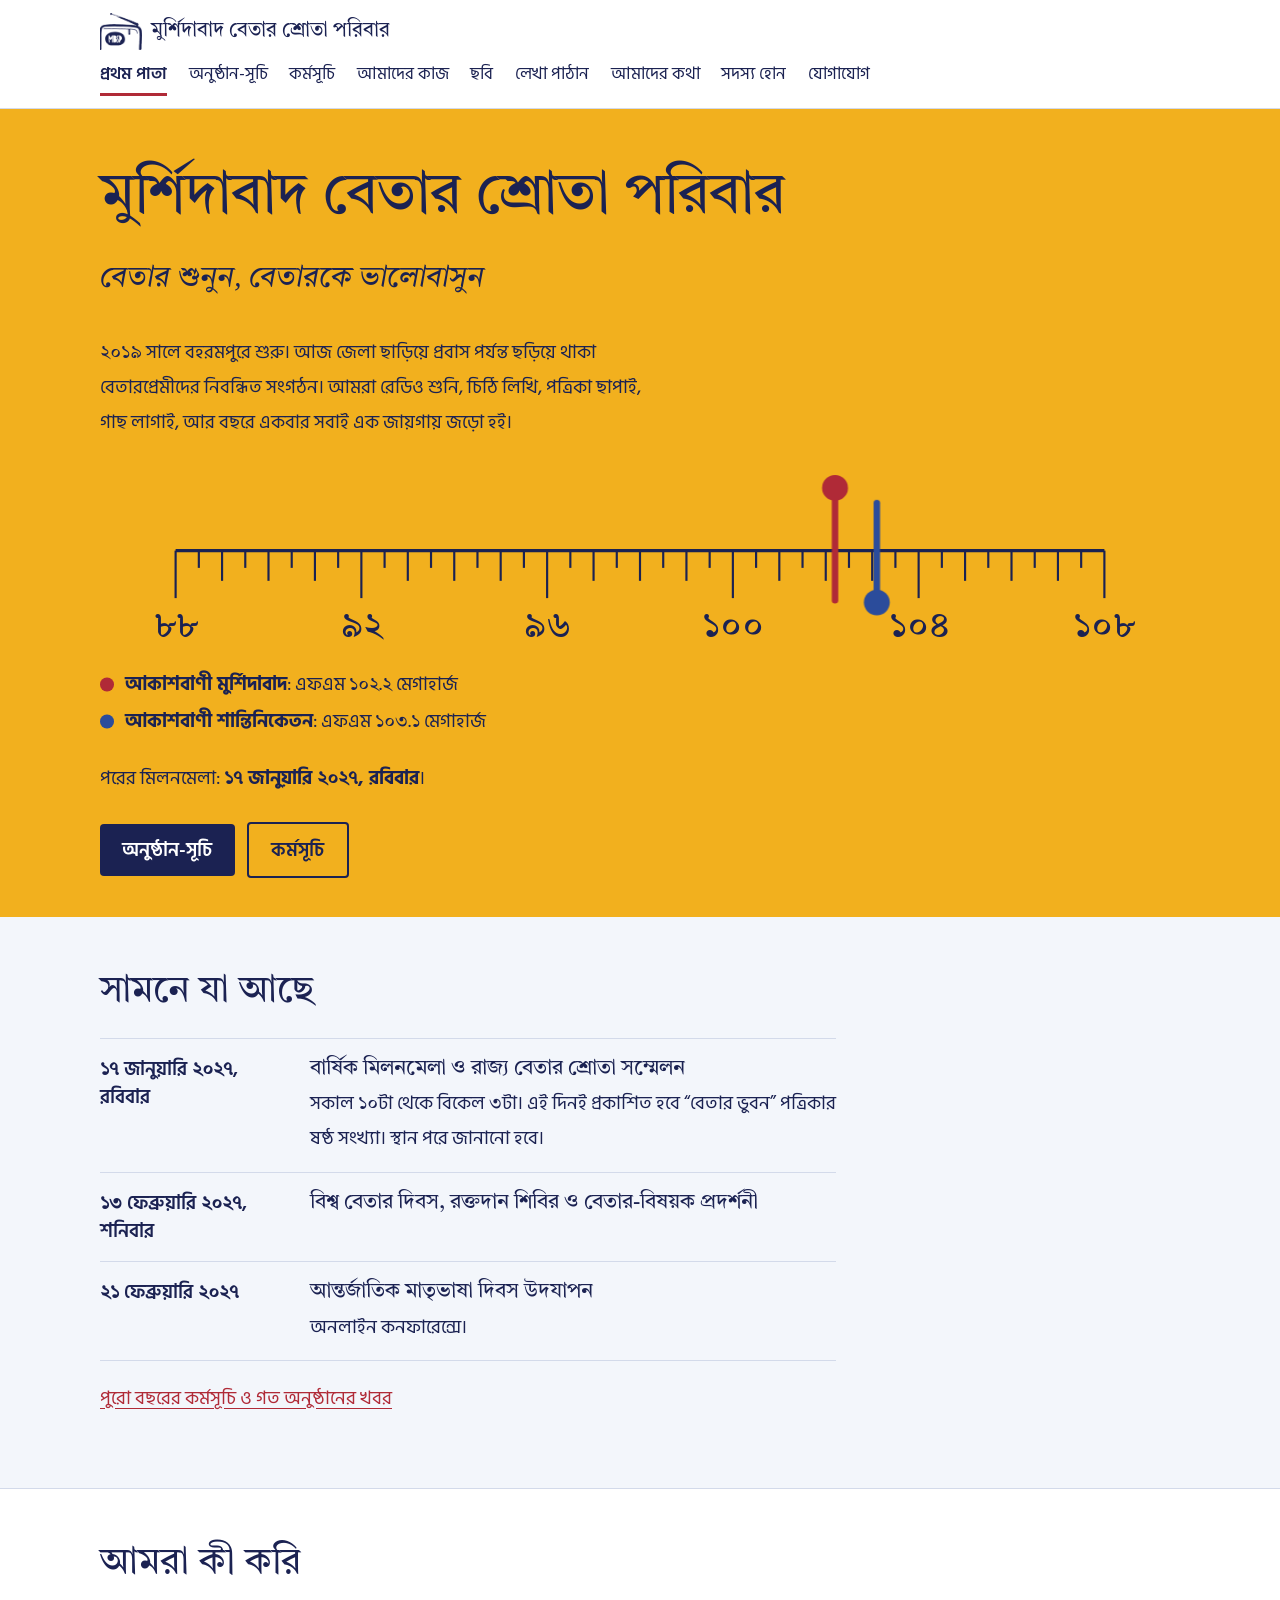
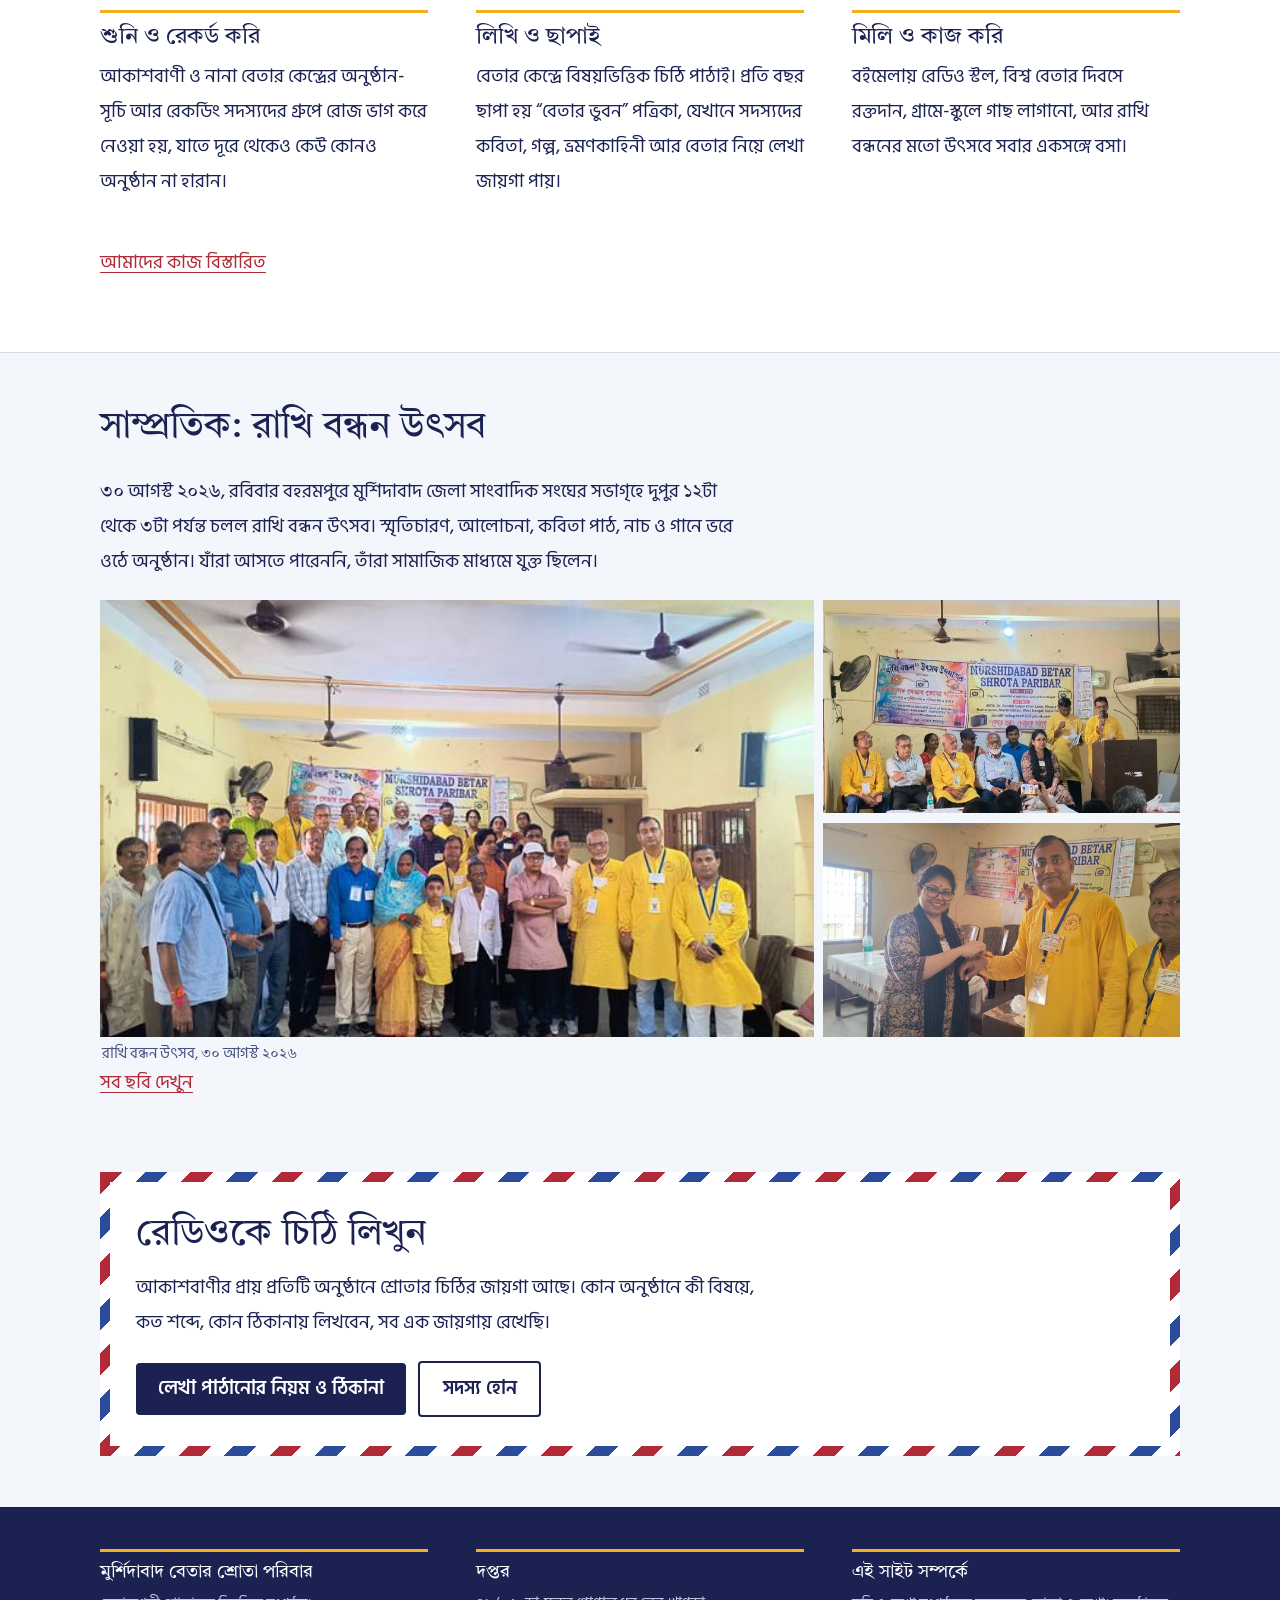
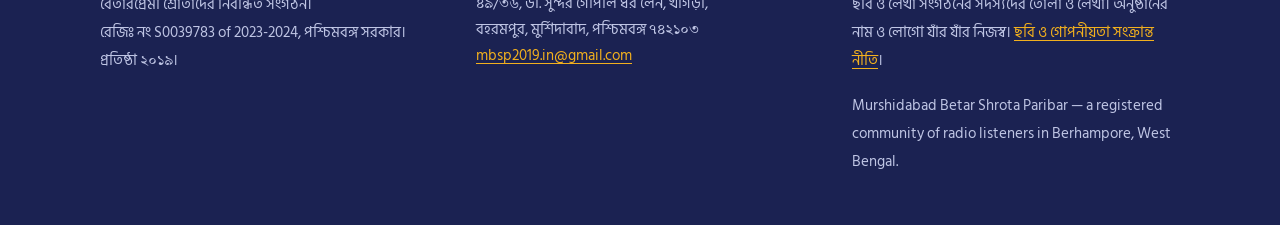
==== index.html @ c6bde551 "Home dial: add Akashvani Shantiniketan (103.1 MHz) needle and legend Co-Authored-By: Claude Sonnet 5" ====
<!doctype html>
<html lang="bn">
<head>
<meta charset="utf-8">
<meta name="viewport" content="width=device-width, initial-scale=1">
<title>মুর্শিদাবাদ বেতার শ্রোতা পরিবার</title>
<meta name="description" content="মুর্শিদাবাদের বেতারপ্রেমী শ্রোতাদের নিবন্ধিত সংগঠন: অনুষ্ঠান-সূচি, কর্মসূচি, ছবি ও রেডিওকে চিঠি লেখার নিয়ম।">
<meta name="theme-color" content="#F2B01E">
<link rel="icon" type="image/png" href="assets/img/logo.png">
<link rel="stylesheet" href="assets/style.css?v=10">
</head>
<body>
<a class="skip" href="#main">মূল অংশে যান</a>
<header class="site-head">
  <div class="wrap">
    <a class="brand" href="index.html"><img src="assets/img/logo.png" alt="" width="52" height="45">মুর্শিদাবাদ বেতার শ্রোতা পরিবার</a>
    <input type="checkbox" id="navtoggle" class="navtoggle" aria-label="মেনু খুলুন বা বন্ধ করুন">
    <label for="navtoggle" class="menubtn">মেনু</label>
    <nav class="nav" aria-label="প্রধান মেনু"><a href="index.html" aria-current="page">প্রথম পাতা</a><a href="programmes.html">অনুষ্ঠান-সূচি</a><a href="events.html">কর্মসূচি</a><a href="work.html">আমাদের কাজ</a><a href="gallery.html">ছবি</a><a href="write.html">লেখা পাঠান</a><a href="about.html">আমাদের কথা</a><a href="join.html">সদস্য হোন</a><a href="contact.html">যোগাযোগ</a></nav>
  </div>
</header>
<main id="main">

<section class="hero">
  <div class="wrap">
    <h1>মুর্শিদাবাদ বেতার শ্রোতা পরিবার</h1>
    <p class="tag">বেতার শুনুন, বেতারকে ভালোবাসুন</p>
    <p class="lead">২০১৯ সালে বহরমপুরে শুরু। আজ জেলা ছাড়িয়ে প্রবাস পর্যন্ত ছড়িয়ে থাকা বেতারপ্রেমীদের নিবন্ধিত সংগঠন। আমরা রেডিও শুনি, চিঠি লিখি, পত্রিকা ছাপাই, গাছ লাগাই, আর বছরে একবার সবাই এক জায়গায় জড়ো হই।</p>
    <svg class="dial" viewBox="0 0 1000 170" role="img" aria-label="এফএম ডায়াল: ১০২.২ মেগাহার্জে আকাশবাণী মুর্শিদাবাদ এবং ১০৩.১ মেগাহার্জে আকাশবাণী শান্তিনিকেতন">
  <line class="base" x1="70" y1="70" x2="930" y2="70"/>
  <line class="tick" x1="70.0" y1="70" x2="70.0" y2="114"/><text x="70.0" y="150">৮৮</text><line class="tick" x1="91.5" y1="70" x2="91.5" y2="86"/><line class="tick" x1="113.0" y1="70" x2="113.0" y2="98"/><line class="tick" x1="134.5" y1="70" x2="134.5" y2="86"/><line class="tick" x1="156.0" y1="70" x2="156.0" y2="98"/><line class="tick" x1="177.5" y1="70" x2="177.5" y2="86"/><line class="tick" x1="199.0" y1="70" x2="199.0" y2="98"/><line class="tick" x1="220.5" y1="70" x2="220.5" y2="86"/><line class="tick" x1="242.0" y1="70" x2="242.0" y2="114"/><text x="242.0" y="150">৯২</text><line class="tick" x1="263.5" y1="70" x2="263.5" y2="86"/><line class="tick" x1="285.0" y1="70" x2="285.0" y2="98"/><line class="tick" x1="306.5" y1="70" x2="306.5" y2="86"/><line class="tick" x1="328.0" y1="70" x2="328.0" y2="98"/><line class="tick" x1="349.5" y1="70" x2="349.5" y2="86"/><line class="tick" x1="371.0" y1="70" x2="371.0" y2="98"/><line class="tick" x1="392.5" y1="70" x2="392.5" y2="86"/><line class="tick" x1="414.0" y1="70" x2="414.0" y2="114"/><text x="414.0" y="150">৯৬</text><line class="tick" x1="435.5" y1="70" x2="435.5" y2="86"/><line class="tick" x1="457.0" y1="70" x2="457.0" y2="98"/><line class="tick" x1="478.5" y1="70" x2="478.5" y2="86"/><line class="tick" x1="500.0" y1="70" x2="500.0" y2="98"/><line class="tick" x1="521.5" y1="70" x2="521.5" y2="86"/><line class="tick" x1="543.0" y1="70" x2="543.0" y2="98"/><line class="tick" x1="564.5" y1="70" x2="564.5" y2="86"/><line class="tick" x1="586.0" y1="70" x2="586.0" y2="114"/><text x="586.0" y="150">১০০</text><line class="tick" x1="607.5" y1="70" x2="607.5" y2="86"/><line class="tick" x1="629.0" y1="70" x2="629.0" y2="98"/><line class="tick" x1="650.5" y1="70" x2="650.5" y2="86"/><line class="tick" x1="672.0" y1="70" x2="672.0" y2="98"/><line class="tick" x1="693.5" y1="70" x2="693.5" y2="86"/><line class="tick" x1="715.0" y1="70" x2="715.0" y2="98"/><line class="tick" x1="736.5" y1="70" x2="736.5" y2="86"/><line class="tick" x1="758.0" y1="70" x2="758.0" y2="114"/><text x="758.0" y="150">১০৪</text><line class="tick" x1="779.5" y1="70" x2="779.5" y2="86"/><line class="tick" x1="801.0" y1="70" x2="801.0" y2="98"/><line class="tick" x1="822.5" y1="70" x2="822.5" y2="86"/><line class="tick" x1="844.0" y1="70" x2="844.0" y2="98"/><line class="tick" x1="865.5" y1="70" x2="865.5" y2="86"/><line class="tick" x1="887.0" y1="70" x2="887.0" y2="98"/><line class="tick" x1="908.5" y1="70" x2="908.5" y2="86"/><line class="tick" x1="930.0" y1="70" x2="930.0" y2="114"/><text x="930.0" y="150">১০৮</text>
  <g class="needle">
    <line x1="680.6" y1="6" x2="680.6" y2="116" stroke="#B02A37" stroke-width="6" stroke-linecap="round"/>
    <circle cx="680.6" cy="12" r="12" fill="#B02A37"/>
  </g>
  <g class="needle needle2">
    <line x1="719.3" y1="26" x2="719.3" y2="120" stroke="#2B4C9B" stroke-width="6" stroke-linecap="round"/>
    <circle cx="719.3" cy="118" r="12" fill="#2B4C9B"/>
  </g>
</svg>
    <ul class="dial-key">
      <li><i></i><span><strong>আকাশবাণী মুর্শিদাবাদ</strong>: এফএম ১০২.২ মেগাহার্জ</span></li>
      <li><i></i><span><strong>আকাশবাণী শান্তিনিকেতন</strong>: এফএম ১০৩.১ মেগাহার্জ</span></li>
    </ul>
    <p style="margin:0 0 1.6rem">পরের মিলনমেলা: <strong>১৭ জানুয়ারি ২০২৭, রবিবার</strong>।</p>
    <a class="btn" href="programmes.html">অনুষ্ঠান-সূচি</a> &nbsp; <a class="btn alt" href="events.html">কর্মসূচি</a>
  </div>
</section>

<section class="band">
  <div class="wrap">
    <h2>সামনে যা আছে</h2>
    <ol class="timeline">
      <li><time>১৭ জানুয়ারি ২০২৭, রবিবার</time>
        <div><h3>বার্ষিক মিলনমেলা ও রাজ্য বেতার শ্রোতা সম্মেলন</h3>
        <p>সকাল ১০টা থেকে বিকেল ৩টা। এই দিনই প্রকাশিত হবে “বেতার ভুবন” পত্রিকার ষষ্ঠ সংখ্যা। স্থান পরে জানানো হবে।</p></div></li>
      <li><time>১৩ ফেব্রুয়ারি ২০২৭, শনিবার</time>
        <div><h3>বিশ্ব বেতার দিবস, রক্তদান শিবির ও বেতার-বিষয়ক প্রদর্শনী</h3></div></li>
      <li><time>২১ ফেব্রুয়ারি ২০২৭</time>
        <div><h3>আন্তর্জাতিক মাতৃভাষা দিবস উদযাপন</h3><p>অনলাইন কনফারেন্সে।</p></div></li>
    </ol>
    <p style="margin-top:1.2rem"><a href="events.html">পুরো বছরের কর্মসূচি ও গত অনুষ্ঠানের খবর</a></p>
  </div>
</section>

<section class="band white">
  <div class="wrap">
    <h2>আমরা কী করি</h2>
    <div class="cols">
      <div><h3>শুনি ও রেকর্ড করি</h3>
        <p>আকাশবাণী ও নানা বেতার কেন্দ্রের অনুষ্ঠান-সূচি আর রেকর্ডিং সদস্যদের গ্রুপে রোজ ভাগ করে নেওয়া হয়, যাতে দূরে থেকেও কেউ কোনও অনুষ্ঠান না হারান।</p></div>
      <div><h3>লিখি ও ছাপাই</h3>
        <p>বেতার কেন্দ্রে বিষয়ভিত্তিক চিঠি পাঠাই। প্রতি বছর ছাপা হয় “বেতার ভুবন” পত্রিকা, যেখানে সদস্যদের কবিতা, গল্প, ভ্রমণকাহিনী আর বেতার নিয়ে লেখা জায়গা পায়।</p></div>
      <div><h3>মিলি ও কাজ করি</h3>
        <p>বইমেলায় রেডিও স্টল, বিশ্ব বেতার দিবসে রক্তদান, গ্রামে-স্কুলে গাছ লাগানো, আর রাখি বন্ধনের মতো উৎসবে সবার একসঙ্গে বসা।</p></div>
    </div>
    <p style="margin-top:1.6rem"><a href="work.html">আমাদের কাজ বিস্তারিত</a></p>
  </div>
</section>

<section class="band">
  <div class="wrap">
    <h2>সাম্প্রতিক: রাখি বন্ধন উৎসব</h2>
    <div class="prose">
      <p>৩০ আগস্ট ২০২৬, রবিবার বহরমপুরে মুর্শিদাবাদ জেলা সাংবাদিক সংঘের সভাগৃহে দুপুর ১২টা থেকে ৩টা পর্যন্ত চলল রাখি বন্ধন উৎসব। স্মৃতিচারণ, আলোচনা, কবিতা পাঠ, নাচ ও গানে ভরে ওঠে অনুষ্ঠান। যাঁরা আসতে পারেননি, তাঁরা সামাজিক মাধ্যমে যুক্ত ছিলেন।</p>
    </div>
    <div class="collage">
  <figure><a href="#lb1" aria-label="রাখি বন্ধন উৎসবে সদস্যদের দলগত ছবি — বড় করে দেখুন"><img src="assets/img/rakhi-01-s.jpg" alt="রাখি বন্ধন উৎসবে সদস্যদের দলগত ছবি" loading="lazy" width="640" height="427"></a><figcaption>রাখি বন্ধন উৎসব, ৩০ আগস্ট ২০২৬</figcaption><div class="lb" id="lb1" role="dialog" aria-label="রাখি বন্ধন উৎসবে সদস্যদের দলগত ছবি"><a class="lb-bg" href="#!" aria-label="বন্ধ করুন"></a><img src="assets/img/rakhi-01.jpg" alt="রাখি বন্ধন উৎসবে সদস্যদের দলগত ছবি" loading="lazy"><a class="lb-x" href="#!">✕ বন্ধ করুন</a></div></figure>
  <figure><a href="#lb2" aria-label="মঞ্চে অতিথি ও বক্তারা — বড় করে দেখুন"><img src="assets/img/rakhi-03-s.jpg" alt="মঞ্চে অতিথি ও বক্তারা" loading="lazy" width="640" height="427"></a><div class="lb" id="lb2" role="dialog" aria-label="মঞ্চে অতিথি ও বক্তারা"><a class="lb-bg" href="#!" aria-label="বন্ধ করুন"></a><img src="assets/img/rakhi-03.jpg" alt="মঞ্চে অতিথি ও বক্তারা" loading="lazy"><a class="lb-x" href="#!">✕ বন্ধ করুন</a></div></figure>
  <figure><a href="#lb3" aria-label="রাখি পরানো ও সংবর্ধনার মুহূর্ত — বড় করে দেখুন"><img src="assets/img/rakhi-05-s.jpg" alt="রাখি পরানো ও সংবর্ধনার মুহূর্ত" loading="lazy" width="640" height="427"></a><div class="lb" id="lb3" role="dialog" aria-label="রাখি পরানো ও সংবর্ধনার মুহূর্ত"><a class="lb-bg" href="#!" aria-label="বন্ধ করুন"></a><img src="assets/img/rakhi-05.jpg" alt="রাখি পরানো ও সংবর্ধনার মুহূর্ত" loading="lazy"><a class="lb-x" href="#!">✕ বন্ধ করুন</a></div></figure>
</div>
    <p style="margin-top:1.8rem"><a href="gallery.html">সব ছবি দেখুন</a></p>
  </div>
</section>

<section class="band" style="padding-top:0">
  <div class="wrap">
    <div class="airmail">
      <h2>রেডিওকে চিঠি লিখুন</h2>
      <p class="prose">আকাশবাণীর প্রায় প্রতিটি অনুষ্ঠানে শ্রোতার চিঠির জায়গা আছে। কোন অনুষ্ঠানে কী বিষয়ে, কত শব্দে, কোন ঠিকানায় লিখবেন, সব এক জায়গায় রেখেছি।</p>
      <p><a class="btn" href="write.html">লেখা পাঠানোর নিয়ম ও ঠিকানা</a> &nbsp; <a class="btn alt" href="join.html">সদস্য হোন</a></p>
    </div>
  </div>
</section>

</main>
<footer class="site-foot">
  <div class="wrap">
    <div class="cols">
      <div>
        <h3>মুর্শিদাবাদ বেতার শ্রোতা পরিবার</h3>
        <p class="small">বেতারপ্রেমী শ্রোতাদের নিবন্ধিত সংগঠন।<br>রেজিঃ নং S0039783 of 2023-2024, পশ্চিমবঙ্গ সরকার।<br>প্রতিষ্ঠা ২০১৯।</p>
      </div>
      <div>
        <h3>দপ্তর</h3>
        <address class="small">৪৯/৩৬, ডা. সুন্দর গোপাল ধর লেন, খাগড়া,<br>বহরমপুর, মুর্শিদাবাদ, পশ্চিমবঙ্গ ৭৪২১০৩</address>
        <p class="small"><a href="mailto:mbsp2019.in@gmail.com">mbsp2019.in@gmail.com</a></p>
      </div>
      <div>
        <h3>এই সাইট সম্পর্কে</h3>
        <p class="small">ছবি ও লেখা সংগঠনের সদস্যদের তোলা ও লেখা। অনুষ্ঠানের নাম ও লোগো যাঁর যাঁর নিজস্ব। <a href="privacy.html">ছবি ও গোপনীয়তা সংক্রান্ত নীতি</a>।</p>
        <p class="small" lang="en">Murshidabad Betar Shrota Paribar — a registered community of radio listeners in Berhampore, West Bengal.</p>
      </div>
    </div>
  </div>
</footer>
</body>
</html>
---- assets/style.css ----
/* মুর্শিদাবাদ বেতার শ্রোতা পরিবার — site styles
   Palette comes from the group's own world: the mustard kurta members wear at events,
   the indigo ink of its posters, post-box red, and airmail-letter blue. */

@font-face{font-family:"Hind Siliguri";font-weight:400;font-style:normal;font-display:swap;
  src:url(fonts/hind-siliguri-bengali-400-normal.woff2) format("woff2");
  unicode-range:U+0964-0965,U+0980-09FF,U+200C-200D,U+20B9,U+25CC}
@font-face{font-family:"Hind Siliguri";font-weight:400;font-style:normal;font-display:swap;
  src:url(fonts/hind-siliguri-latin-400-normal.woff2) format("woff2");
  unicode-range:U+0000-00FF,U+0131,U+0152-0153,U+02BB-02BC,U+02C6,U+02DA,U+02DC,U+2000-206F,U+2074,U+20AC,U+2122,U+2191,U+2193,U+2212,U+2215,U+FEFF,U+FFFD}
@font-face{font-family:"Hind Siliguri";font-weight:600;font-style:normal;font-display:swap;
  src:url(fonts/hind-siliguri-bengali-600-normal.woff2) format("woff2");
  unicode-range:U+0964-0965,U+0980-09FF,U+200C-200D,U+20B9,U+25CC}
@font-face{font-family:"Hind Siliguri";font-weight:600;font-style:normal;font-display:swap;
  src:url(fonts/hind-siliguri-latin-600-normal.woff2) format("woff2");
  unicode-range:U+0000-00FF,U+0131,U+0152-0153,U+02BB-02BC,U+02C6,U+02DA,U+02DC,U+2000-206F,U+2074,U+20AC,U+2122,U+2191,U+2193,U+2212,U+2215,U+FEFF,U+FFFD}
@font-face{font-family:"Hind Siliguri";font-weight:700;font-style:normal;font-display:swap;
  src:url(fonts/hind-siliguri-bengali-700-normal.woff2) format("woff2");
  unicode-range:U+0964-0965,U+0980-09FF,U+200C-200D,U+20B9,U+25CC}
@font-face{font-family:"Hind Siliguri";font-weight:700;font-style:normal;font-display:swap;
  src:url(fonts/hind-siliguri-latin-700-normal.woff2) format("woff2");
  unicode-range:U+0000-00FF,U+0131,U+0152-0153,U+02BB-02BC,U+02C6,U+02DA,U+02DC,U+2000-206F,U+2074,U+20AC,U+2122,U+2191,U+2193,U+2212,U+2215,U+FEFF,U+FFFD}
@font-face{font-family:"Bn Digits";font-weight:400;font-style:normal;font-display:swap;
  src:url(fonts/tiro-bangla-bengali-400-normal.woff2) format("woff2");
  unicode-range:U+09E6-09EF}
@font-face{font-family:"Tiro Bangla";font-weight:400;font-style:normal;font-display:swap;
  src:url(fonts/tiro-bangla-bengali-400-normal.woff2) format("woff2");
  unicode-range:U+0964-0965,U+0980-09FF,U+200C-200D,U+20B9,U+25CC}
@font-face{font-family:"Tiro Bangla";font-weight:400;font-style:normal;font-display:swap;
  src:url(fonts/tiro-bangla-latin-400-normal.woff2) format("woff2");
  unicode-range:U+0000-00FF,U+0131,U+0152-0153,U+02BB-02BC,U+02C6,U+02DA,U+02DC,U+2000-206F,U+2074,U+20AC,U+2122,U+2191,U+2193,U+2212,U+2215,U+FEFF,U+FFFD}
@font-face{font-family:"Tiro Bangla";font-weight:400;font-style:italic;font-display:swap;
  src:url(fonts/tiro-bangla-bengali-400-italic.woff2) format("woff2");
  unicode-range:U+0964-0965,U+0980-09FF,U+200C-200D,U+20B9,U+25CC}

:root{
  --kurta:#F2B01E;      /* mustard-yellow kurta */
  --kurta-soft:#FBE7AE;
  --ink:#1B2252;        /* poster indigo */
  --ink-soft:#4A5280;
  --post:#B02A37;       /* post-box red */
  --air:#2B4C9B;        /* airmail blue */
  --paper:#F3F6FB;
  --sheet:#FFFFFF;
  --line:#D3DAEA;
  --display:"Bn Digits","Tiro Bangla","Noto Serif Bengali","Kohinoor Bangla","Nirmala UI",serif;
  --body:"Bn Digits","Hind Siliguri","Noto Sans Bengali","Kohinoor Bangla","Nirmala UI",system-ui,sans-serif;
}
*{box-sizing:border-box}
html{font-size:100%;-webkit-text-size-adjust:100%}
body{margin:0;background:var(--paper);color:var(--ink);font-family:var(--body);font-size:1.18rem;line-height:1.85}
img{max-width:100%;height:auto;display:block}
a{color:var(--post);text-underline-offset:.2em}
a:hover{color:var(--ink)}
:focus-visible{outline:3px solid var(--post);outline-offset:3px;border-radius:2px}
.skip{position:absolute;left:-999px;top:0;background:var(--ink);color:#fff;padding:.6rem 1rem;z-index:20}
.skip:focus{left:0}
.wrap{max-width:70rem;margin:0 auto;padding:0 1.25rem}
.prose{max-width:40rem}
h1,h2,h3{font-family:var(--display);font-weight:400;line-height:1.3;margin:0 0 .6em}
h1{font-size:clamp(2.2rem,6vw,3.6rem)}
h2{font-size:clamp(1.7rem,4vw,2.3rem);margin-top:0}
h3{font-size:1.45rem;margin-bottom:.3em}
p{margin:0 0 1.1em}
.muted{color:var(--ink-soft)}
.small{font-size:.95rem}

/* ---------- header ---------- */
.site-head{background:var(--sheet);border-bottom:1px solid var(--line)}
.site-head .wrap{display:flex;flex-wrap:wrap;align-items:center;justify-content:space-between;gap:.25rem 1.5rem;padding-top:.8rem;padding-bottom:.8rem}
.brand{display:inline-flex;align-items:center;gap:.55rem;font-family:var(--display);font-size:1.25rem;color:var(--ink);text-decoration:none;line-height:1.3}
.brand img{height:2.3rem;width:auto;flex:none}
@media (max-width:46rem){.brand{display:flex;flex:1 1 0;min-width:0;font-size:1.3rem;line-height:1.25;gap:.65rem}.brand img{height:3.2rem}.menubtn{flex:none}.site-head .wrap{flex-wrap:wrap;gap:0 .8rem}}
.brand:hover{color:var(--post)}
.navtoggle{position:absolute;opacity:0;pointer-events:none}
.menubtn{display:none;cursor:pointer;border:2px solid var(--ink);border-radius:6px;padding:.15rem .9rem;font-weight:600}
.navtoggle:focus-visible + .menubtn{outline:3px solid var(--post);outline-offset:3px}
.nav{display:flex;flex-wrap:wrap;gap:.1rem 1.35rem}
.nav a{color:var(--ink);text-decoration:none;padding:.25rem 0;border-bottom:3px solid transparent;font-size:1.05rem}
.nav a:hover{border-bottom-color:var(--kurta)}
.nav a[aria-current="page"]{border-bottom-color:var(--post);font-weight:600}
@media (max-width:62rem){
  .menubtn{display:inline-block}
  .nav{display:none;width:100%;flex-direction:column;gap:0;padding:.5rem 0 .25rem}
  .nav a{padding:.55rem 0;border-bottom:1px solid var(--line)}
  .navtoggle:checked ~ .nav{display:flex}
}

/* ---------- hero with shortwave dial ---------- */
.hero{background:var(--kurta);color:var(--ink);padding:3.2rem 0 2.4rem}
.hero h1{margin-bottom:.25em;max-width:14em}
.hero .tag{font-family:var(--display);font-style:italic;font-size:clamp(1.3rem,3vw,1.8rem);margin:0 0 2rem}
.hero .lead{max-width:34rem;margin-bottom:2.2rem}
.dial{width:100%;height:auto;display:block;margin:0 0 .5rem}
.dial .tick{stroke:var(--ink);stroke-width:2}
.dial .base{stroke:var(--ink);stroke-width:3}
.dial text{fill:var(--ink);font-family:var(--body);font-size:34px;text-anchor:middle}
.needle{animation:sweep 2.2s cubic-bezier(.15,.8,.2,1) both}
.needle2{animation-delay:.35s}
@keyframes sweep{from{transform:translateX(-610px)}to{transform:translateX(0)}}
.dial-key{list-style:none;margin:.4rem 0 1.4rem;padding:0;display:grid;gap:.15rem}
.dial-key li{display:flex;gap:.7rem;align-items:baseline}
.dial-key i{flex:none;width:.85rem;height:.85rem;border-radius:50%;background:var(--post);transform:translateY(.1rem)}
.dial-key li:nth-child(2) i{background:var(--air)}
.btn{display:inline-block;background:var(--ink);color:#fff;text-decoration:none;padding:.55rem 1.4rem;border-radius:4px;font-weight:600}
.btn:hover{background:var(--post);color:#fff}
.btn.alt{background:transparent;color:var(--ink);border:2px solid var(--ink)}
.btn.alt:hover{background:var(--ink);color:#fff}
@media (prefers-reduced-motion:reduce){.needle{animation:none}}

/* ---------- sections ---------- */
.band{padding:3.2rem 0}
.band.white{background:var(--sheet);border-top:1px solid var(--line);border-bottom:1px solid var(--line)}
.page-head{padding:2.6rem 0 1.2rem}
.page-head p{max-width:38rem;font-size:1.25rem}
.cols{display:grid;gap:2.2rem 3rem;grid-template-columns:repeat(auto-fit,minmax(15.5rem,1fr))}
.cols h3{border-top:3px solid var(--kurta);padding-top:.6rem}

/* dated sequence (a real timeline, so dates lead) */
.timeline{list-style:none;margin:0;padding:0;max-width:46rem}
.timeline li{display:grid;grid-template-columns:11.5rem 1fr;gap:.2rem 1.6rem;padding:1rem 0;border-top:1px solid var(--line)}
.timeline li:last-child{border-bottom:1px solid var(--line)}
.timeline time{font-weight:600;line-height:1.5}
.timeline h3{font-size:1.3rem;margin:0 0 .2em}
.timeline p{margin:0}
@media (max-width:40rem){.timeline li{grid-template-columns:1fr}}

/* schedule table */
.tablewrap{overflow-x:auto}
table.sched{border-collapse:collapse;width:100%;min-width:0;background:var(--sheet)}
.sched th,.sched td{text-align:left;padding:.75rem .9rem;border-bottom:1px solid var(--line);vertical-align:top;line-height:1.55}
.sched thead th{background:var(--ink);color:#fff;font-weight:600}
.sched td:first-child{font-weight:600}
@media (max-width:46rem){
  .sched thead{position:absolute;left:-999px}
  .sched,.sched tbody,.sched tr,.sched td{display:block;width:100%}
  .sched tr{border-bottom:3px solid var(--kurta);padding:.5rem 0}
  .sched td{border:0;padding:.15rem .9rem}
  .sched td[data-label]::before{content:attr(data-label) ": ";color:var(--ink-soft);font-weight:400}
}

/* airmail border — used for the "write a letter" calls only */
.airmail{border:10px solid transparent;border-image:repeating-linear-gradient(135deg,var(--post) 0 16px,#fff 16px 32px,var(--air) 32px 48px,#fff 48px 64px) 10;background:var(--sheet);padding:1.8rem 1.6rem}
.airmail h2{margin-bottom:.3em}
.airmail p:last-child{margin-bottom:0}
address{font-style:normal;line-height:1.7}
.addr{background:var(--paper);border-left:4px solid var(--kurta);padding:.7rem 1rem;margin:0 0 1.2rem;max-width:28rem}

/* photos */
.collage{display:grid;gap:.6rem;grid-template-columns:2fr 1fr;grid-template-rows:1fr 1fr}
.collage figure:first-child{grid-row:1 / span 2}
.collage img{width:100%;height:100%;object-fit:cover}
.collage figure{margin:0;min-height:10rem}
@media (max-width:40rem){.collage{grid-template-columns:1fr;grid-template-rows:auto}.collage figure:first-child{grid-row:auto}}
.masonry{column-width:17rem;column-gap:.7rem}
.masonry figure{margin:0 0 .7rem;break-inside:avoid;background:var(--sheet)}
.masonry a{display:block}
.masonry img{width:100%;background:var(--line)}
figcaption{font-size:.95rem;color:var(--ink-soft);line-height:1.5;padding:.4rem .1rem}
.masonry figcaption{padding:.4rem .6rem .6rem}

/* notices */
.todo{background:var(--kurta-soft);border-left:5px solid var(--kurta);padding:.8rem 1.1rem;margin:0 0 1.8rem;max-width:40rem;font-size:1rem;line-height:1.6}
.todo strong{display:block}
ul.plain,ol.plain{padding-left:1.4rem;margin:0 0 1.1em}
ul.plain li,ol.plain li{margin-bottom:.35em}
ol.plain{list-style-type:bengali}
dl.facts{display:grid;grid-template-columns:max-content 1fr;gap:.3rem 1.4rem;margin:0 0 1.5rem}
dl.facts dt{font-weight:600}
dl.facts dd{margin:0}
@media (max-width:36rem){dl.facts{grid-template-columns:1fr}dl.facts dd{margin-bottom:.6rem}}

/* ---------- footer ---------- */
.site-foot{background:var(--ink);color:#E9ECF8;padding:2.6rem 0 2rem;margin-top:0}
.site-foot a{color:var(--kurta)}
.site-foot a:hover{color:#fff}
.site-foot .cols{gap:1.6rem 3rem}
.site-foot h3{font-size:1.15rem;color:#fff}
.site-foot .small{color:#BFC5E4}

.lb{display:none;position:fixed;inset:0;z-index:100;background:rgba(15,18,45,.92);align-items:center;justify-content:center;padding:3.5rem 1rem 1rem}
.lb:target{display:flex}
.lb-bg{position:absolute;inset:0}
.lb img{position:relative;max-width:100%;max-height:100%;width:auto;height:auto;object-fit:contain;pointer-events:none;background:none}
.lb-x{position:absolute;top:.8rem;right:1rem;z-index:2;background:var(--kurta);color:var(--ink);padding:.35rem .9rem;border-radius:2rem;text-decoration:none;font-weight:600;font-size:1rem}
.masonry .lb img,.collage .lb img{height:auto}
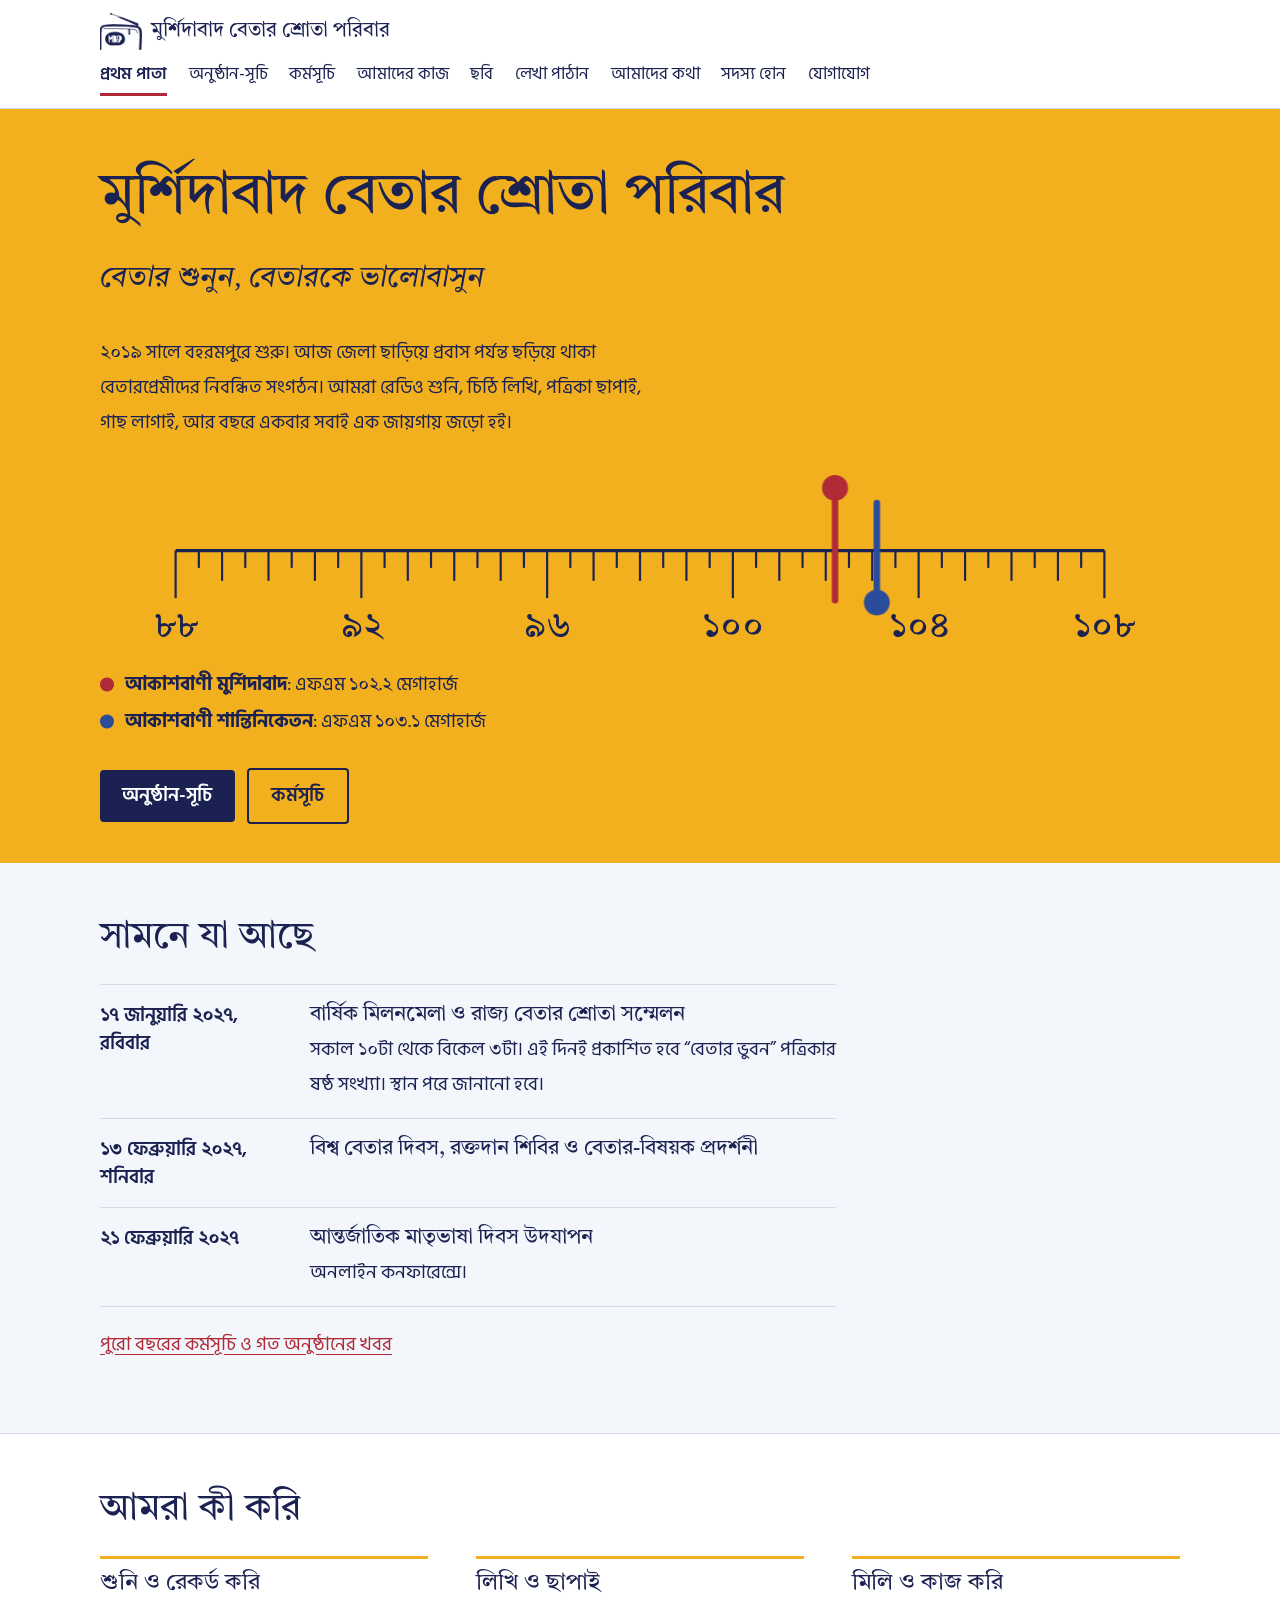
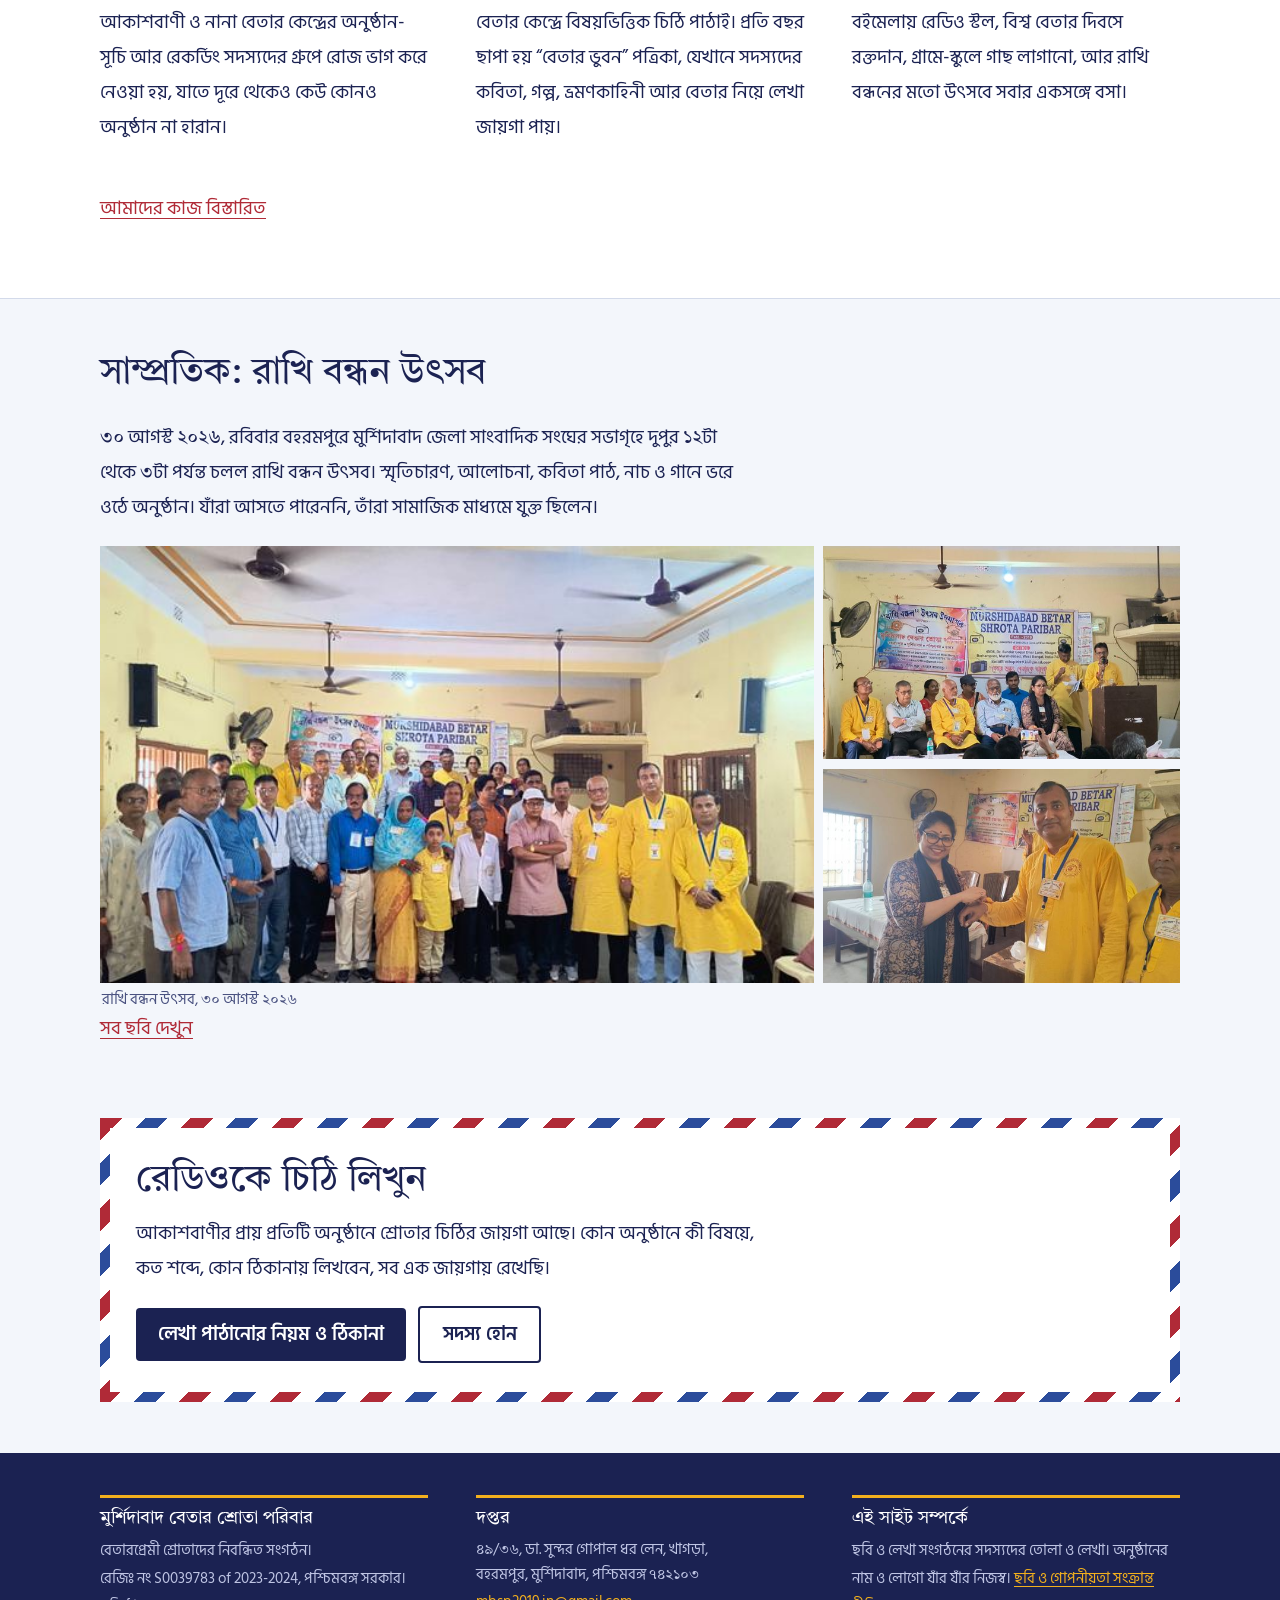
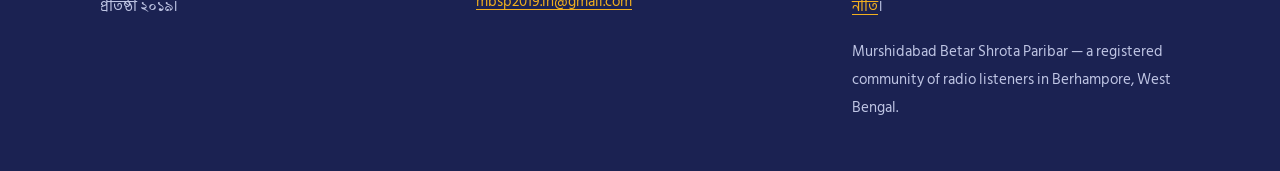
==== commit 14a11ceb: "Home: remove duplicate next-meet line from hero Co-Authored-By: Claude Sonnet 5.5 <noreply@anthropic" ====
--- a/index.html
+++ b/index.html
@@ -38,11 +38,10 @@
     <circle cx="719.3" cy="118" r="12" fill="#2B4C9B"/>
   </g>
 </svg>
-    <ul class="dial-key">
+    <ul class="dial-key" style="margin-bottom:1.8rem">
       <li><i></i><span><strong>আকাশবাণী মুর্শিদাবাদ</strong>: এফএম ১০২.২ মেগাহার্জ</span></li>
       <li><i></i><span><strong>আকাশবাণী শান্তিনিকেতন</strong>: এফএম ১০৩.১ মেগাহার্জ</span></li>
     </ul>
-    <p style="margin:0 0 1.6rem">পরের মিলনমেলা: <strong>১৭ জানুয়ারি ২০২৭, রবিবার</strong>।</p>
     <a class="btn" href="programmes.html">অনুষ্ঠান-সূচি</a> &nbsp; <a class="btn alt" href="events.html">কর্মসূচি</a>
   </div>
 </section>
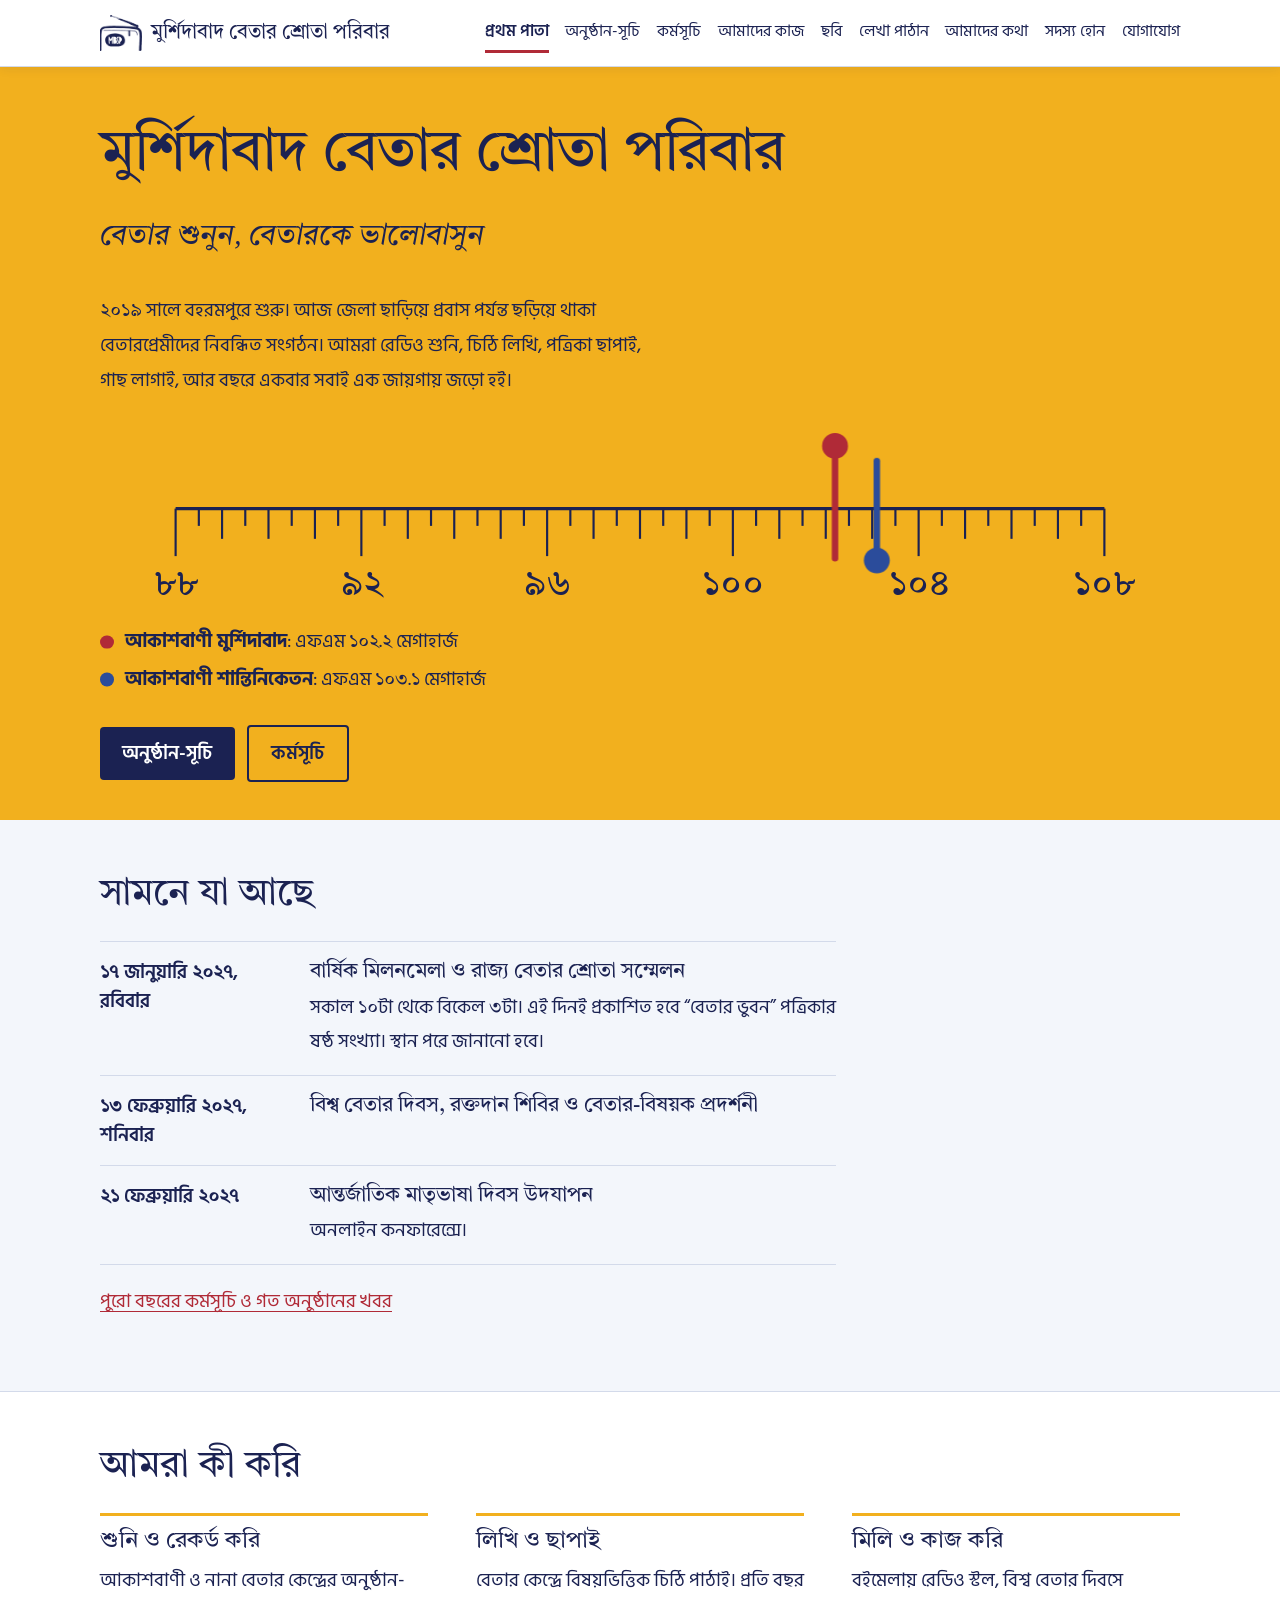
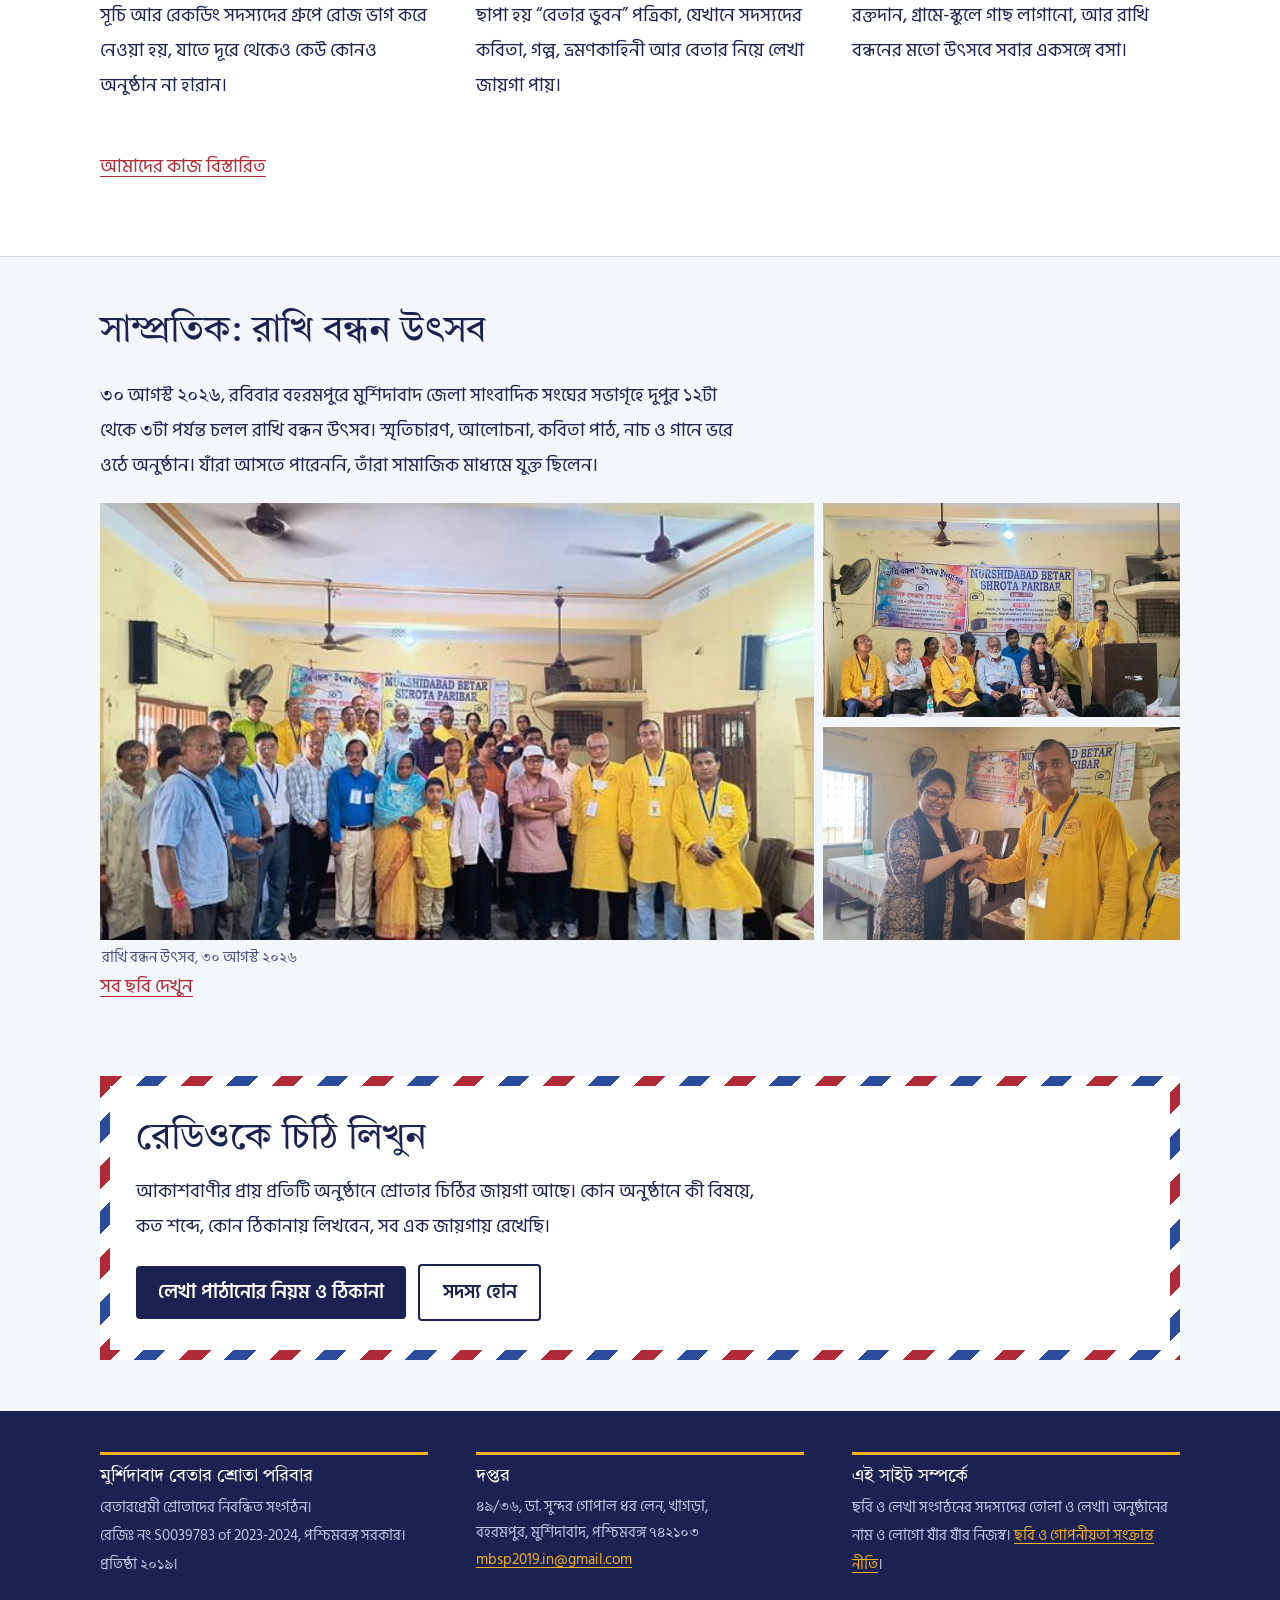
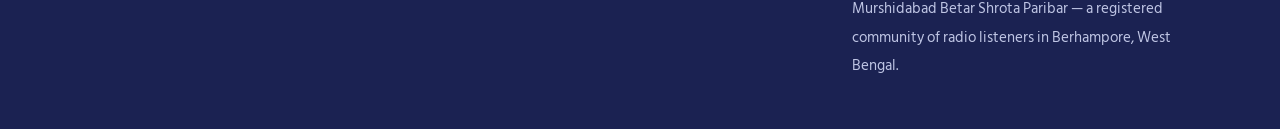
==== commit 6b01701f: "Sticky header, tighter menu spacing, menu collapses below 1056px Co-Authored-By: Claude Sonnet 5.5 <" ====
--- a/index.html
+++ b/index.html
@@ -7,7 +7,7 @@
 <meta name="description" content="মুর্শিদাবাদের বেতারপ্রেমী শ্রোতাদের নিবন্ধিত সংগঠন: অনুষ্ঠান-সূচি, কর্মসূচি, ছবি ও রেডিওকে চিঠি লেখার নিয়ম।">
 <meta name="theme-color" content="#F2B01E">
 <link rel="icon" type="image/png" href="assets/img/logo.png">
-<link rel="stylesheet" href="assets/style.css?v=10">
+<link rel="stylesheet" href="assets/style.css?v=11">
 </head>
 <body>
 <a class="skip" href="#main">মূল অংশে যান</a>
--- a/assets/style.css
+++ b/assets/style.css
@@ -66,20 +66,21 @@
 .small{font-size:.95rem}
 
 /* ---------- header ---------- */
-.site-head{background:var(--sheet);border-bottom:1px solid var(--line)}
+.site-head{background:var(--sheet);border-bottom:1px solid var(--line);position:sticky;top:0;z-index:50;box-shadow:0 2px 10px rgba(27,34,82,.08)}
+html{scroll-padding-top:5.5rem}
 .site-head .wrap{display:flex;flex-wrap:wrap;align-items:center;justify-content:space-between;gap:.25rem 1.5rem;padding-top:.8rem;padding-bottom:.8rem}
 .brand{display:inline-flex;align-items:center;gap:.55rem;font-family:var(--display);font-size:1.25rem;color:var(--ink);text-decoration:none;line-height:1.3}
 .brand img{height:2.3rem;width:auto;flex:none}
-@media (max-width:46rem){.brand{display:flex;flex:1 1 0;min-width:0;font-size:1.3rem;line-height:1.25;gap:.65rem}.brand img{height:3.2rem}.menubtn{flex:none}.site-head .wrap{flex-wrap:wrap;gap:0 .8rem}}
+@media (max-width:46rem){.brand{display:flex;flex:1 1 0;min-width:0;font-size:1.3rem;line-height:1.25;gap:.65rem}.brand img{height:3.2rem}.menubtn{flex:none}.site-head .wrap{flex-wrap:wrap;gap:0 .8rem}.site-head{max-height:100vh;overflow-y:auto}}
 .brand:hover{color:var(--post)}
 .navtoggle{position:absolute;opacity:0;pointer-events:none}
 .menubtn{display:none;cursor:pointer;border:2px solid var(--ink);border-radius:6px;padding:.15rem .9rem;font-weight:600}
 .navtoggle:focus-visible + .menubtn{outline:3px solid var(--post);outline-offset:3px}
-.nav{display:flex;flex-wrap:wrap;gap:.1rem 1.35rem}
-.nav a{color:var(--ink);text-decoration:none;padding:.25rem 0;border-bottom:3px solid transparent;font-size:1.05rem}
+.nav{display:flex;flex-wrap:wrap;gap:.1rem 1.05rem}
+.nav a{color:var(--ink);text-decoration:none;padding:.25rem 0;border-bottom:3px solid transparent;font-size:1rem}
 .nav a:hover{border-bottom-color:var(--kurta)}
 .nav a[aria-current="page"]{border-bottom-color:var(--post);font-weight:600}
-@media (max-width:62rem){
+@media (max-width:66rem){
   .menubtn{display:inline-block}
   .nav{display:none;width:100%;flex-direction:column;gap:0;padding:.5rem 0 .25rem}
   .nav a{padding:.55rem 0;border-bottom:1px solid var(--line)}
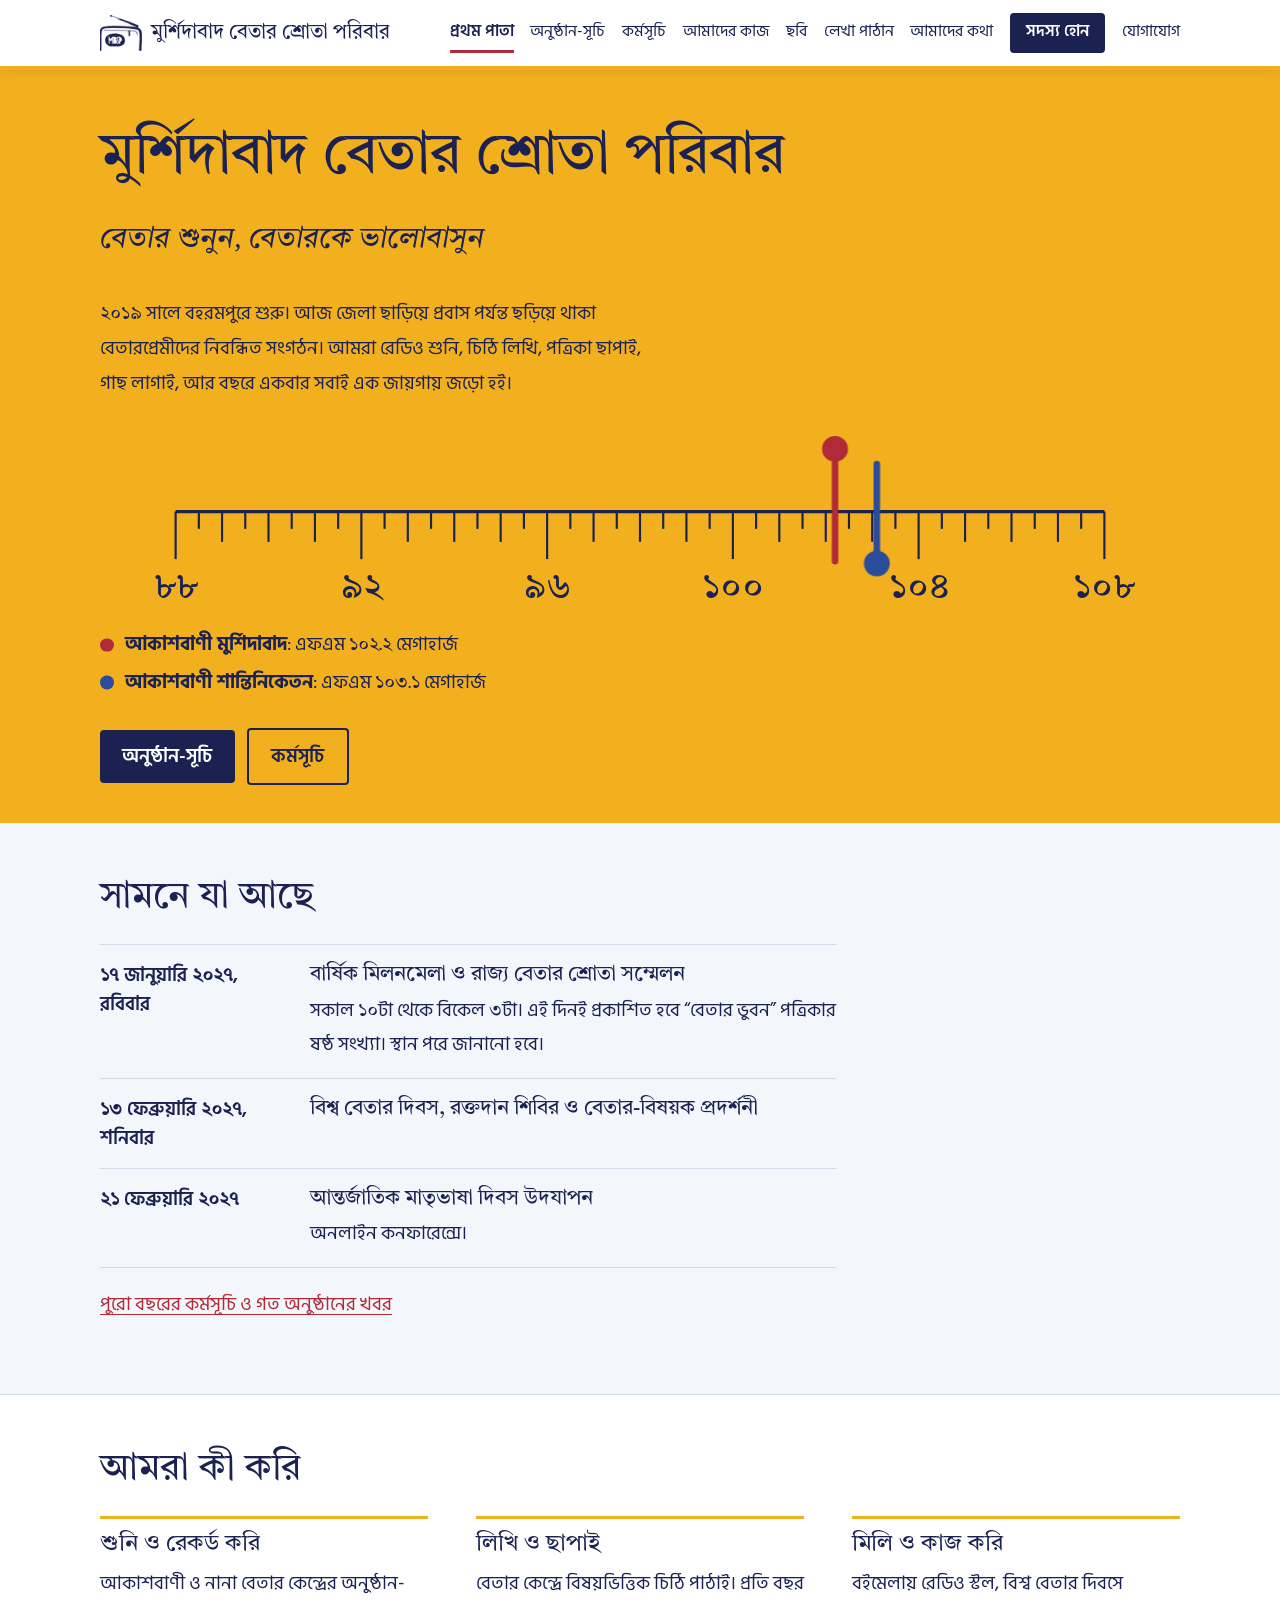
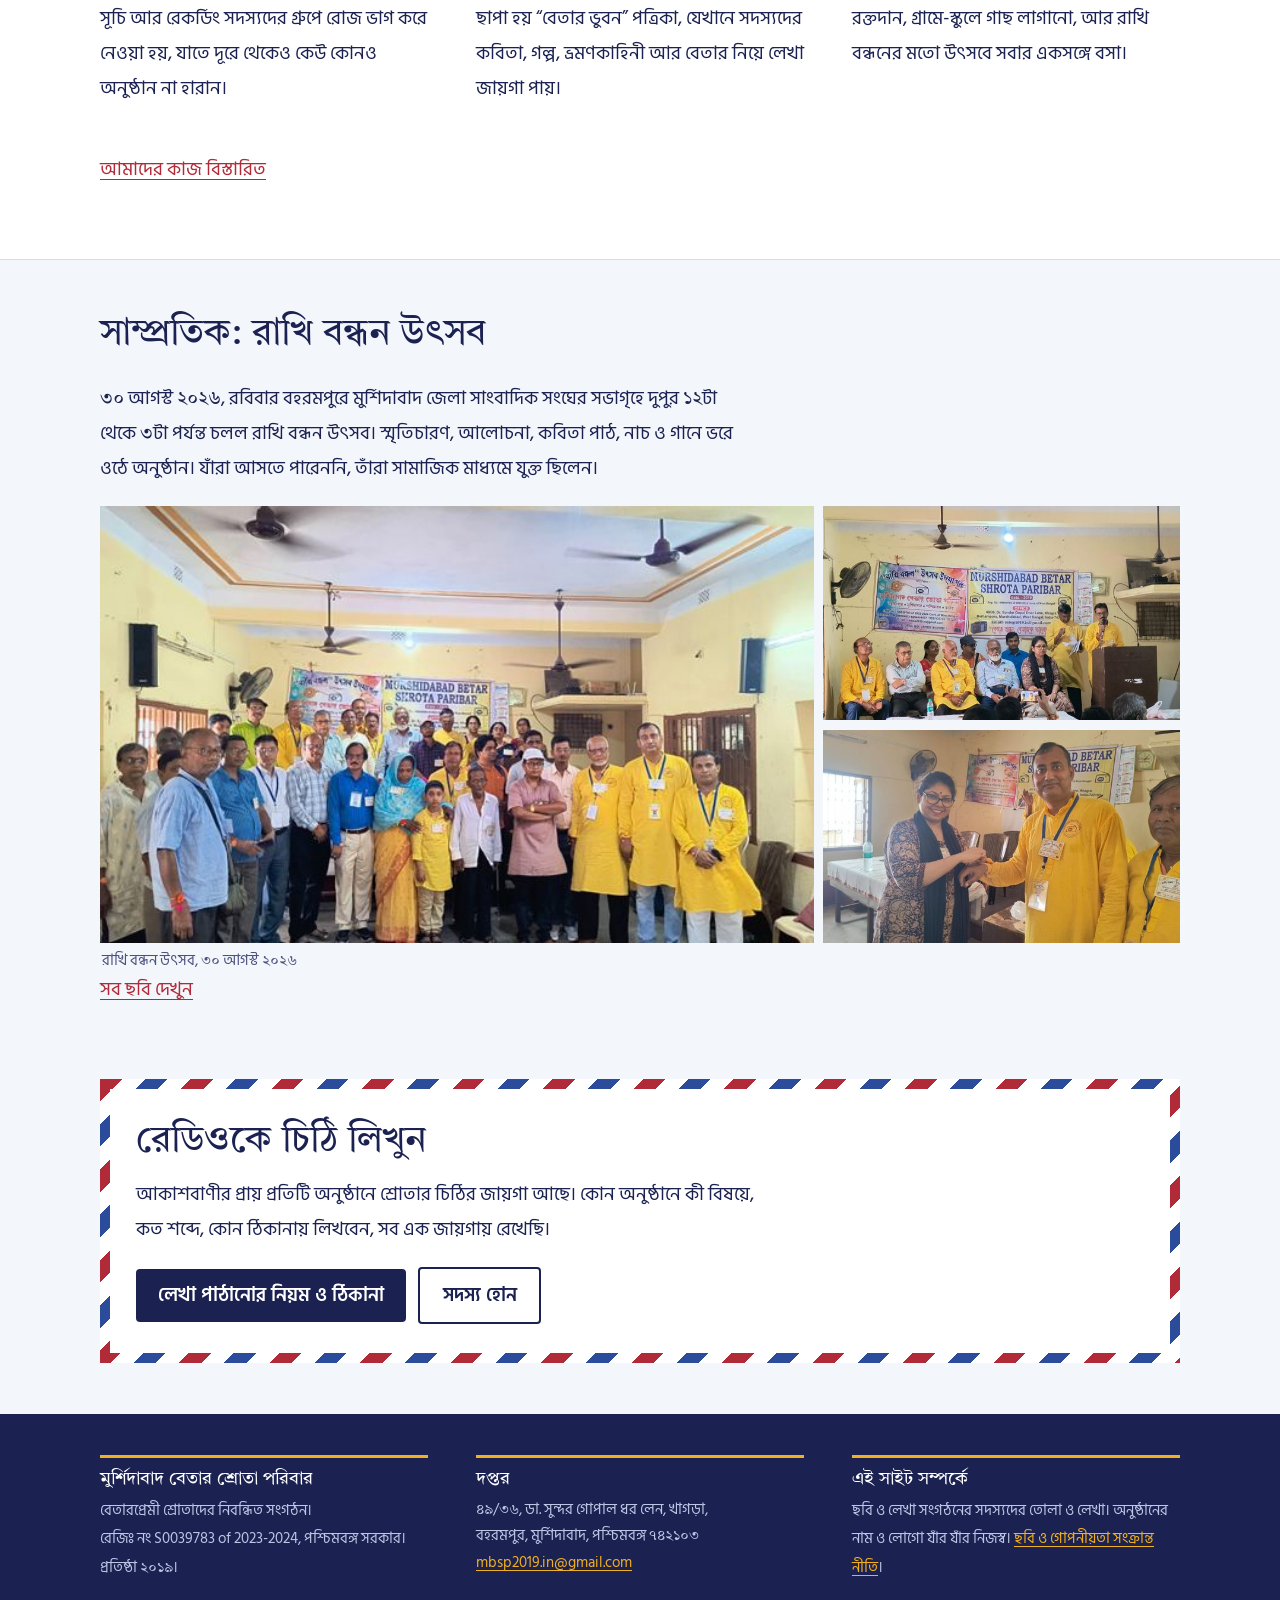
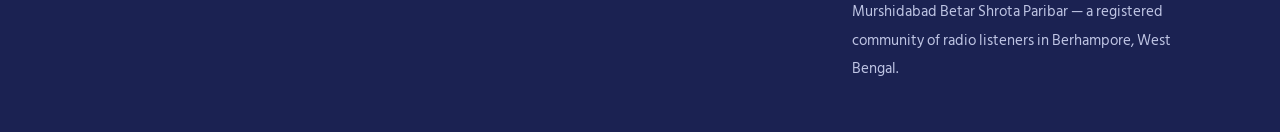
==== commit f26eec65: "Header: join button in menu, yellow line under bar Co-Authored-By: Claude Sonnet 5.5 <noreply@anthro" ====
--- a/index.html
+++ b/index.html
@@ -7,7 +7,7 @@
 <meta name="description" content="মুর্শিদাবাদের বেতারপ্রেমী শ্রোতাদের নিবন্ধিত সংগঠন: অনুষ্ঠান-সূচি, কর্মসূচি, ছবি ও রেডিওকে চিঠি লেখার নিয়ম।">
 <meta name="theme-color" content="#F2B01E">
 <link rel="icon" type="image/png" href="assets/img/logo.png">
-<link rel="stylesheet" href="assets/style.css?v=11">
+<link rel="stylesheet" href="assets/style.css?v=12">
 </head>
 <body>
 <a class="skip" href="#main">মূল অংশে যান</a>
@@ -16,7 +16,7 @@
     <a class="brand" href="index.html"><img src="assets/img/logo.png" alt="" width="52" height="45">মুর্শিদাবাদ বেতার শ্রোতা পরিবার</a>
     <input type="checkbox" id="navtoggle" class="navtoggle" aria-label="মেনু খুলুন বা বন্ধ করুন">
     <label for="navtoggle" class="menubtn">মেনু</label>
-    <nav class="nav" aria-label="প্রধান মেনু"><a href="index.html" aria-current="page">প্রথম পাতা</a><a href="programmes.html">অনুষ্ঠান-সূচি</a><a href="events.html">কর্মসূচি</a><a href="work.html">আমাদের কাজ</a><a href="gallery.html">ছবি</a><a href="write.html">লেখা পাঠান</a><a href="about.html">আমাদের কথা</a><a href="join.html">সদস্য হোন</a><a href="contact.html">যোগাযোগ</a></nav>
+    <nav class="nav" aria-label="প্রধান মেনু"><a href="index.html" aria-current="page">প্রথম পাতা</a><a href="programmes.html">অনুষ্ঠান-সূচি</a><a href="events.html">কর্মসূচি</a><a href="work.html">আমাদের কাজ</a><a href="gallery.html">ছবি</a><a href="write.html">লেখা পাঠান</a><a href="about.html">আমাদের কথা</a><a href="join.html" class="cta">সদস্য হোন</a><a href="contact.html">যোগাযোগ</a></nav>
   </div>
 </header>
 <main id="main">
--- a/assets/style.css
+++ b/assets/style.css
@@ -66,7 +66,7 @@
 .small{font-size:.95rem}
 
 /* ---------- header ---------- */
-.site-head{background:var(--sheet);border-bottom:1px solid var(--line);position:sticky;top:0;z-index:50;box-shadow:0 2px 10px rgba(27,34,82,.08)}
+.site-head{background:var(--sheet);border-bottom:4px solid var(--kurta);position:sticky;top:0;z-index:50;box-shadow:0 2px 10px rgba(27,34,82,.08)}
 html{scroll-padding-top:5.5rem}
 .site-head .wrap{display:flex;flex-wrap:wrap;align-items:center;justify-content:space-between;gap:.25rem 1.5rem;padding-top:.8rem;padding-bottom:.8rem}
 .brand{display:inline-flex;align-items:center;gap:.55rem;font-family:var(--display);font-size:1.25rem;color:var(--ink);text-decoration:none;line-height:1.3}
@@ -80,6 +80,11 @@
 .nav a{color:var(--ink);text-decoration:none;padding:.25rem 0;border-bottom:3px solid transparent;font-size:1rem}
 .nav a:hover{border-bottom-color:var(--kurta)}
 .nav a[aria-current="page"]{border-bottom-color:var(--post);font-weight:600}
+@media (min-width:66.01rem){
+  .nav a.cta{background:var(--ink);color:#fff;padding:.25rem 1rem;border-radius:4px;border-bottom-color:transparent;font-weight:600}
+  .nav a.cta:hover{background:var(--post);border-bottom-color:transparent}
+  .nav a.cta[aria-current="page"]{background:var(--post)}
+}
 @media (max-width:66rem){
   .menubtn{display:inline-block}
   .nav{display:none;width:100%;flex-direction:column;gap:0;padding:.5rem 0 .25rem}
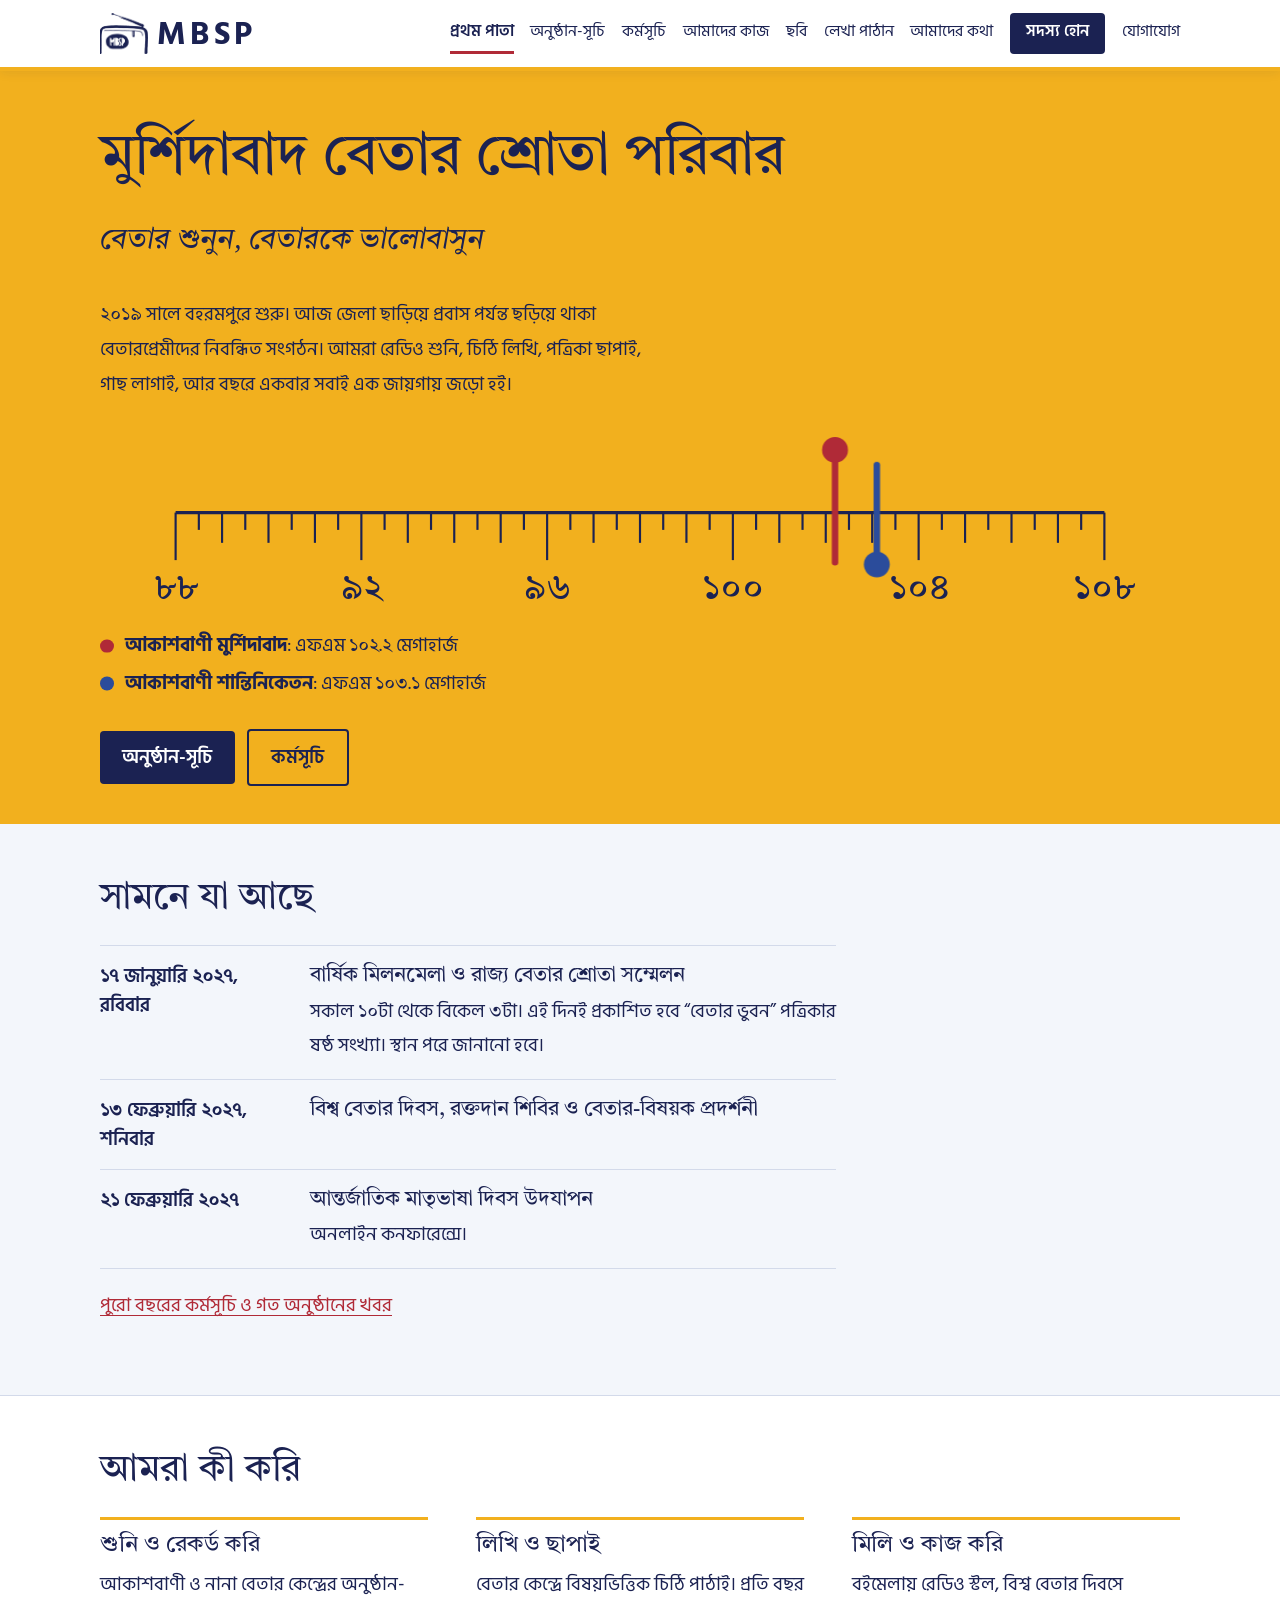
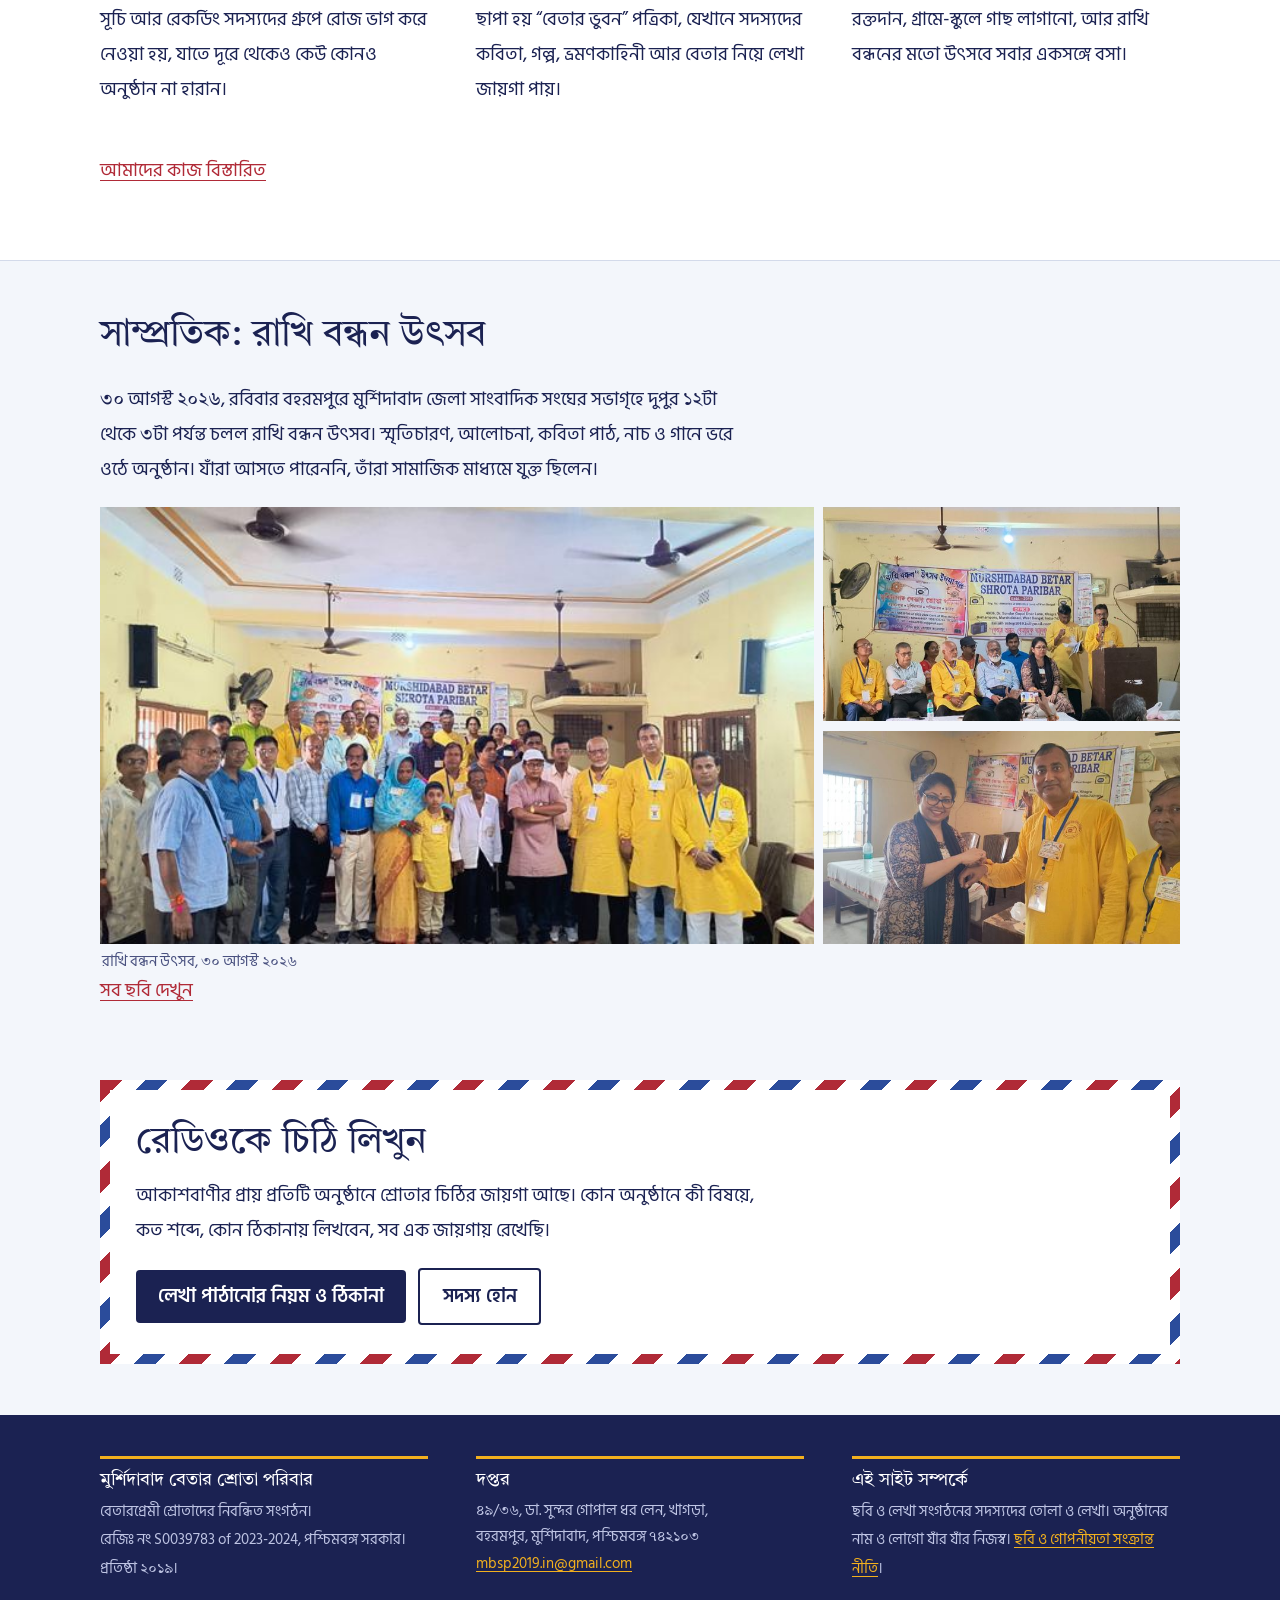
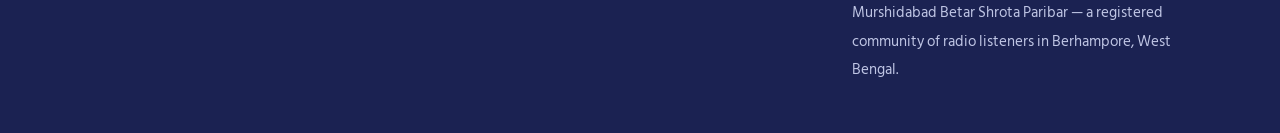
==== commit b7855244: "Header: logo and MBSP wordmark only; menu breakpoint 60rem Co-Authored-By: Claude Sonnet 5.5 <norepl" ====
--- a/index.html
+++ b/index.html
@@ -7,13 +7,13 @@
 <meta name="description" content="মুর্শিদাবাদের বেতারপ্রেমী শ্রোতাদের নিবন্ধিত সংগঠন: অনুষ্ঠান-সূচি, কর্মসূচি, ছবি ও রেডিওকে চিঠি লেখার নিয়ম।">
 <meta name="theme-color" content="#F2B01E">
 <link rel="icon" type="image/png" href="assets/img/logo.png">
-<link rel="stylesheet" href="assets/style.css?v=12">
+<link rel="stylesheet" href="assets/style.css?v=13">
 </head>
 <body>
 <a class="skip" href="#main">মূল অংশে যান</a>
 <header class="site-head">
   <div class="wrap">
-    <a class="brand" href="index.html"><img src="assets/img/logo.png" alt="" width="52" height="45">মুর্শিদাবাদ বেতার শ্রোতা পরিবার</a>
+    <a class="brand" href="index.html" aria-label="মুর্শিদাবাদ বেতার শ্রোতা পরিবার — প্রথম পাতা" title="মুর্শিদাবাদ বেতার শ্রোতা পরিবার"><img src="assets/img/logo.png" alt="" width="52" height="45"><span class="mbsp">MBSP</span></a>
     <input type="checkbox" id="navtoggle" class="navtoggle" aria-label="মেনু খুলুন বা বন্ধ করুন">
     <label for="navtoggle" class="menubtn">মেনু</label>
     <nav class="nav" aria-label="প্রধান মেনু"><a href="index.html" aria-current="page">প্রথম পাতা</a><a href="programmes.html">অনুষ্ঠান-সূচি</a><a href="events.html">কর্মসূচি</a><a href="work.html">আমাদের কাজ</a><a href="gallery.html">ছবি</a><a href="write.html">লেখা পাঠান</a><a href="about.html">আমাদের কথা</a><a href="join.html" class="cta">সদস্য হোন</a><a href="contact.html">যোগাযোগ</a></nav>
--- a/assets/style.css
+++ b/assets/style.css
@@ -70,8 +70,9 @@
 html{scroll-padding-top:5.5rem}
 .site-head .wrap{display:flex;flex-wrap:wrap;align-items:center;justify-content:space-between;gap:.25rem 1.5rem;padding-top:.8rem;padding-bottom:.8rem}
 .brand{display:inline-flex;align-items:center;gap:.55rem;font-family:var(--display);font-size:1.25rem;color:var(--ink);text-decoration:none;line-height:1.3}
-.brand img{height:2.3rem;width:auto;flex:none}
-@media (max-width:46rem){.brand{display:flex;flex:1 1 0;min-width:0;font-size:1.3rem;line-height:1.25;gap:.65rem}.brand img{height:3.2rem}.menubtn{flex:none}.site-head .wrap{flex-wrap:wrap;gap:0 .8rem}.site-head{max-height:100vh;overflow-y:auto}}
+.brand img{height:2.6rem;width:auto;flex:none}
+.mbsp{font-family:"Hind Siliguri",system-ui,sans-serif;font-weight:700;font-size:2rem;letter-spacing:.14em;line-height:1;color:var(--ink)}
+@media (max-width:46rem){.brand{display:flex;flex:1 1 0;min-width:0;gap:.7rem}.brand img{height:3.1rem}.mbsp{font-size:1.9rem}.menubtn{flex:none}.site-head .wrap{flex-wrap:wrap;gap:0 .8rem}.site-head{max-height:100vh;overflow-y:auto}}
 .brand:hover{color:var(--post)}
 .navtoggle{position:absolute;opacity:0;pointer-events:none}
 .menubtn{display:none;cursor:pointer;border:2px solid var(--ink);border-radius:6px;padding:.15rem .9rem;font-weight:600}
@@ -80,12 +81,12 @@
 .nav a{color:var(--ink);text-decoration:none;padding:.25rem 0;border-bottom:3px solid transparent;font-size:1rem}
 .nav a:hover{border-bottom-color:var(--kurta)}
 .nav a[aria-current="page"]{border-bottom-color:var(--post);font-weight:600}
-@media (min-width:66.01rem){
+@media (min-width:60.01rem){
   .nav a.cta{background:var(--ink);color:#fff;padding:.25rem 1rem;border-radius:4px;border-bottom-color:transparent;font-weight:600}
   .nav a.cta:hover{background:var(--post);border-bottom-color:transparent}
   .nav a.cta[aria-current="page"]{background:var(--post)}
 }
-@media (max-width:66rem){
+@media (max-width:60rem){
   .menubtn{display:inline-block}
   .nav{display:none;width:100%;flex-direction:column;gap:0;padding:.5rem 0 .25rem}
   .nav a{padding:.55rem 0;border-bottom:1px solid var(--line)}
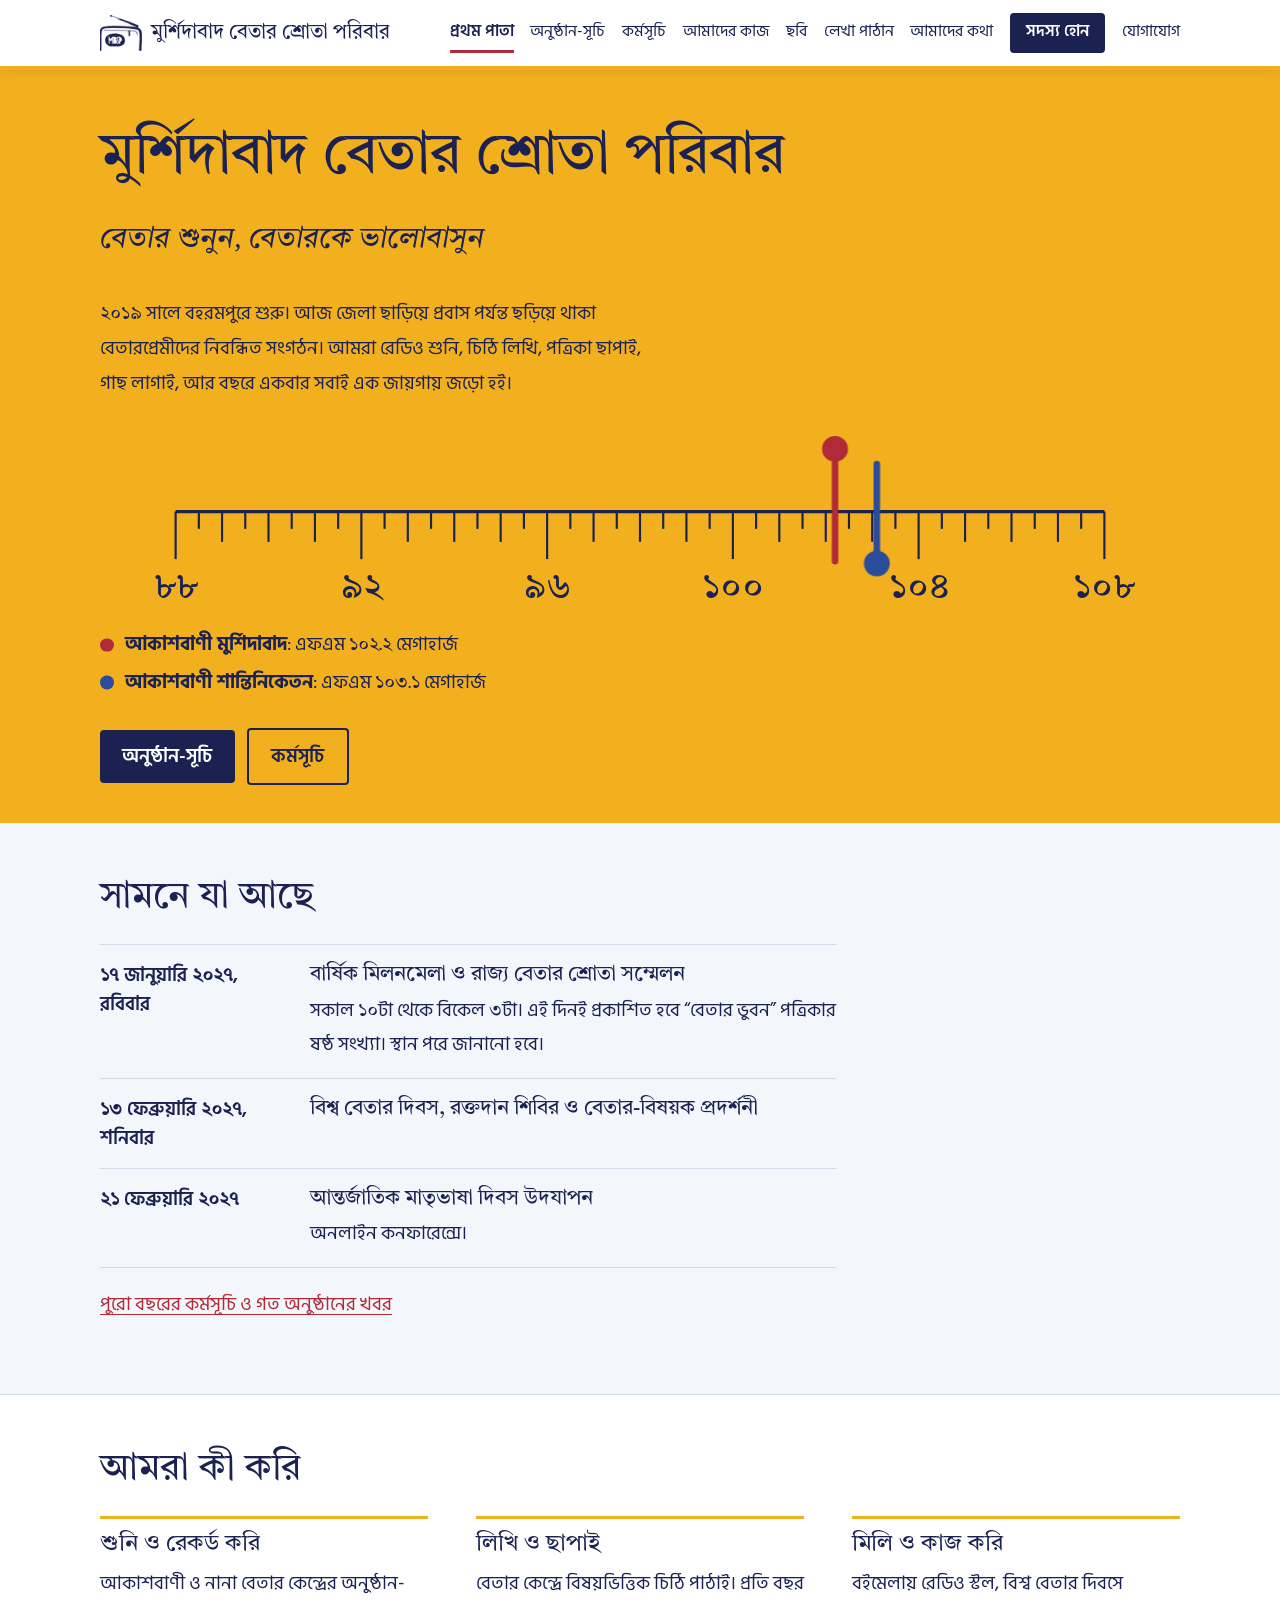
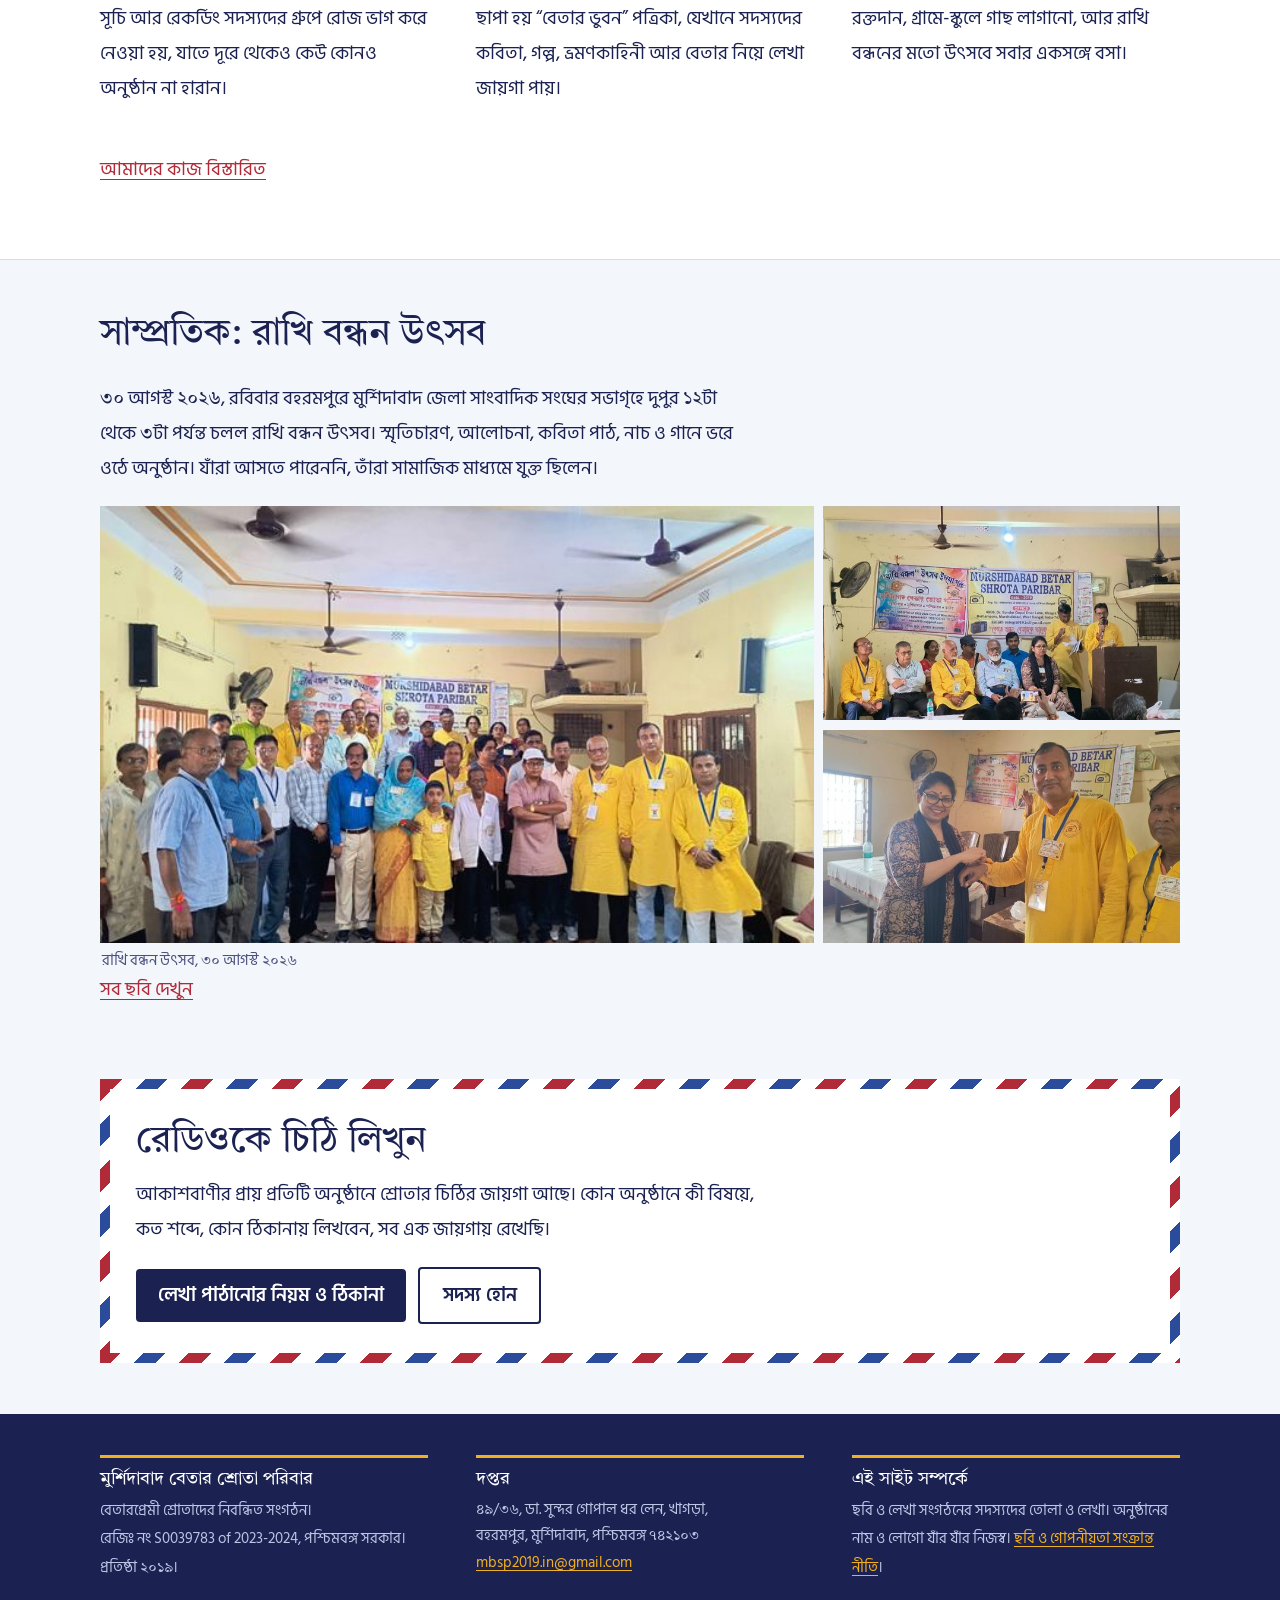
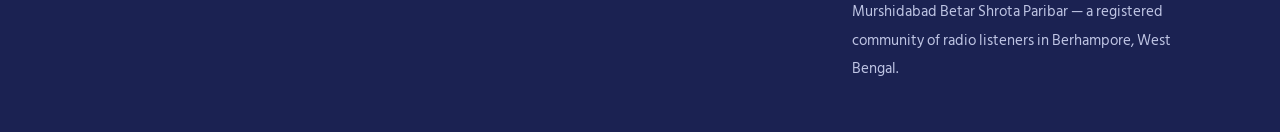
==== commit ec6a2aac: "Header: MBSP wordmark on phones only; full Bengali name on larger screens Co-Authored-By: Claude Son" ====
--- a/index.html
+++ b/index.html
@@ -7,13 +7,13 @@
 <meta name="description" content="মুর্শিদাবাদের বেতারপ্রেমী শ্রোতাদের নিবন্ধিত সংগঠন: অনুষ্ঠান-সূচি, কর্মসূচি, ছবি ও রেডিওকে চিঠি লেখার নিয়ম।">
 <meta name="theme-color" content="#F2B01E">
 <link rel="icon" type="image/png" href="assets/img/logo.png">
-<link rel="stylesheet" href="assets/style.css?v=13">
+<link rel="stylesheet" href="assets/style.css?v=14">
 </head>
 <body>
 <a class="skip" href="#main">মূল অংশে যান</a>
 <header class="site-head">
   <div class="wrap">
-    <a class="brand" href="index.html" aria-label="মুর্শিদাবাদ বেতার শ্রোতা পরিবার — প্রথম পাতা" title="মুর্শিদাবাদ বেতার শ্রোতা পরিবার"><img src="assets/img/logo.png" alt="" width="52" height="45"><span class="mbsp">MBSP</span></a>
+    <a class="brand" href="index.html" aria-label="মুর্শিদাবাদ বেতার শ্রোতা পরিবার — প্রথম পাতা" title="মুর্শিদাবাদ বেতার শ্রোতা পরিবার"><img src="assets/img/logo.png" alt="" width="52" height="45"><span class="full">মুর্শিদাবাদ বেতার শ্রোতা পরিবার</span><span class="mbsp">MBSP</span></a>
     <input type="checkbox" id="navtoggle" class="navtoggle" aria-label="মেনু খুলুন বা বন্ধ করুন">
     <label for="navtoggle" class="menubtn">মেনু</label>
     <nav class="nav" aria-label="প্রধান মেনু"><a href="index.html" aria-current="page">প্রথম পাতা</a><a href="programmes.html">অনুষ্ঠান-সূচি</a><a href="events.html">কর্মসূচি</a><a href="work.html">আমাদের কাজ</a><a href="gallery.html">ছবি</a><a href="write.html">লেখা পাঠান</a><a href="about.html">আমাদের কথা</a><a href="join.html" class="cta">সদস্য হোন</a><a href="contact.html">যোগাযোগ</a></nav>
--- a/assets/style.css
+++ b/assets/style.css
@@ -70,9 +70,10 @@
 html{scroll-padding-top:5.5rem}
 .site-head .wrap{display:flex;flex-wrap:wrap;align-items:center;justify-content:space-between;gap:.25rem 1.5rem;padding-top:.8rem;padding-bottom:.8rem}
 .brand{display:inline-flex;align-items:center;gap:.55rem;font-family:var(--display);font-size:1.25rem;color:var(--ink);text-decoration:none;line-height:1.3}
-.brand img{height:2.6rem;width:auto;flex:none}
+.brand img{height:2.3rem;width:auto;flex:none}
+.mbsp{display:none}
 .mbsp{font-family:"Hind Siliguri",system-ui,sans-serif;font-weight:700;font-size:2rem;letter-spacing:.14em;line-height:1;color:var(--ink)}
-@media (max-width:46rem){.brand{display:flex;flex:1 1 0;min-width:0;gap:.7rem}.brand img{height:3.1rem}.mbsp{font-size:1.9rem}.menubtn{flex:none}.site-head .wrap{flex-wrap:wrap;gap:0 .8rem}.site-head{max-height:100vh;overflow-y:auto}}
+@media (max-width:46rem){.brand{display:flex;flex:1 1 0;min-width:0;gap:.7rem}.brand img{height:3.1rem}.full{display:none}.mbsp{display:inline;font-size:1.9rem}.menubtn{flex:none}.site-head .wrap{flex-wrap:wrap;gap:0 .8rem}.site-head{max-height:100vh;overflow-y:auto}}
 .brand:hover{color:var(--post)}
 .navtoggle{position:absolute;opacity:0;pointer-events:none}
 .menubtn{display:none;cursor:pointer;border:2px solid var(--ink);border-radius:6px;padding:.15rem .9rem;font-weight:600}
@@ -81,12 +82,12 @@
 .nav a{color:var(--ink);text-decoration:none;padding:.25rem 0;border-bottom:3px solid transparent;font-size:1rem}
 .nav a:hover{border-bottom-color:var(--kurta)}
 .nav a[aria-current="page"]{border-bottom-color:var(--post);font-weight:600}
-@media (min-width:60.01rem){
+@media (min-width:68.01rem){
   .nav a.cta{background:var(--ink);color:#fff;padding:.25rem 1rem;border-radius:4px;border-bottom-color:transparent;font-weight:600}
   .nav a.cta:hover{background:var(--post);border-bottom-color:transparent}
   .nav a.cta[aria-current="page"]{background:var(--post)}
 }
-@media (max-width:60rem){
+@media (max-width:68rem){
   .menubtn{display:inline-block}
   .nav{display:none;width:100%;flex-direction:column;gap:0;padding:.5rem 0 .25rem}
   .nav a{padding:.55rem 0;border-bottom:1px solid var(--line)}
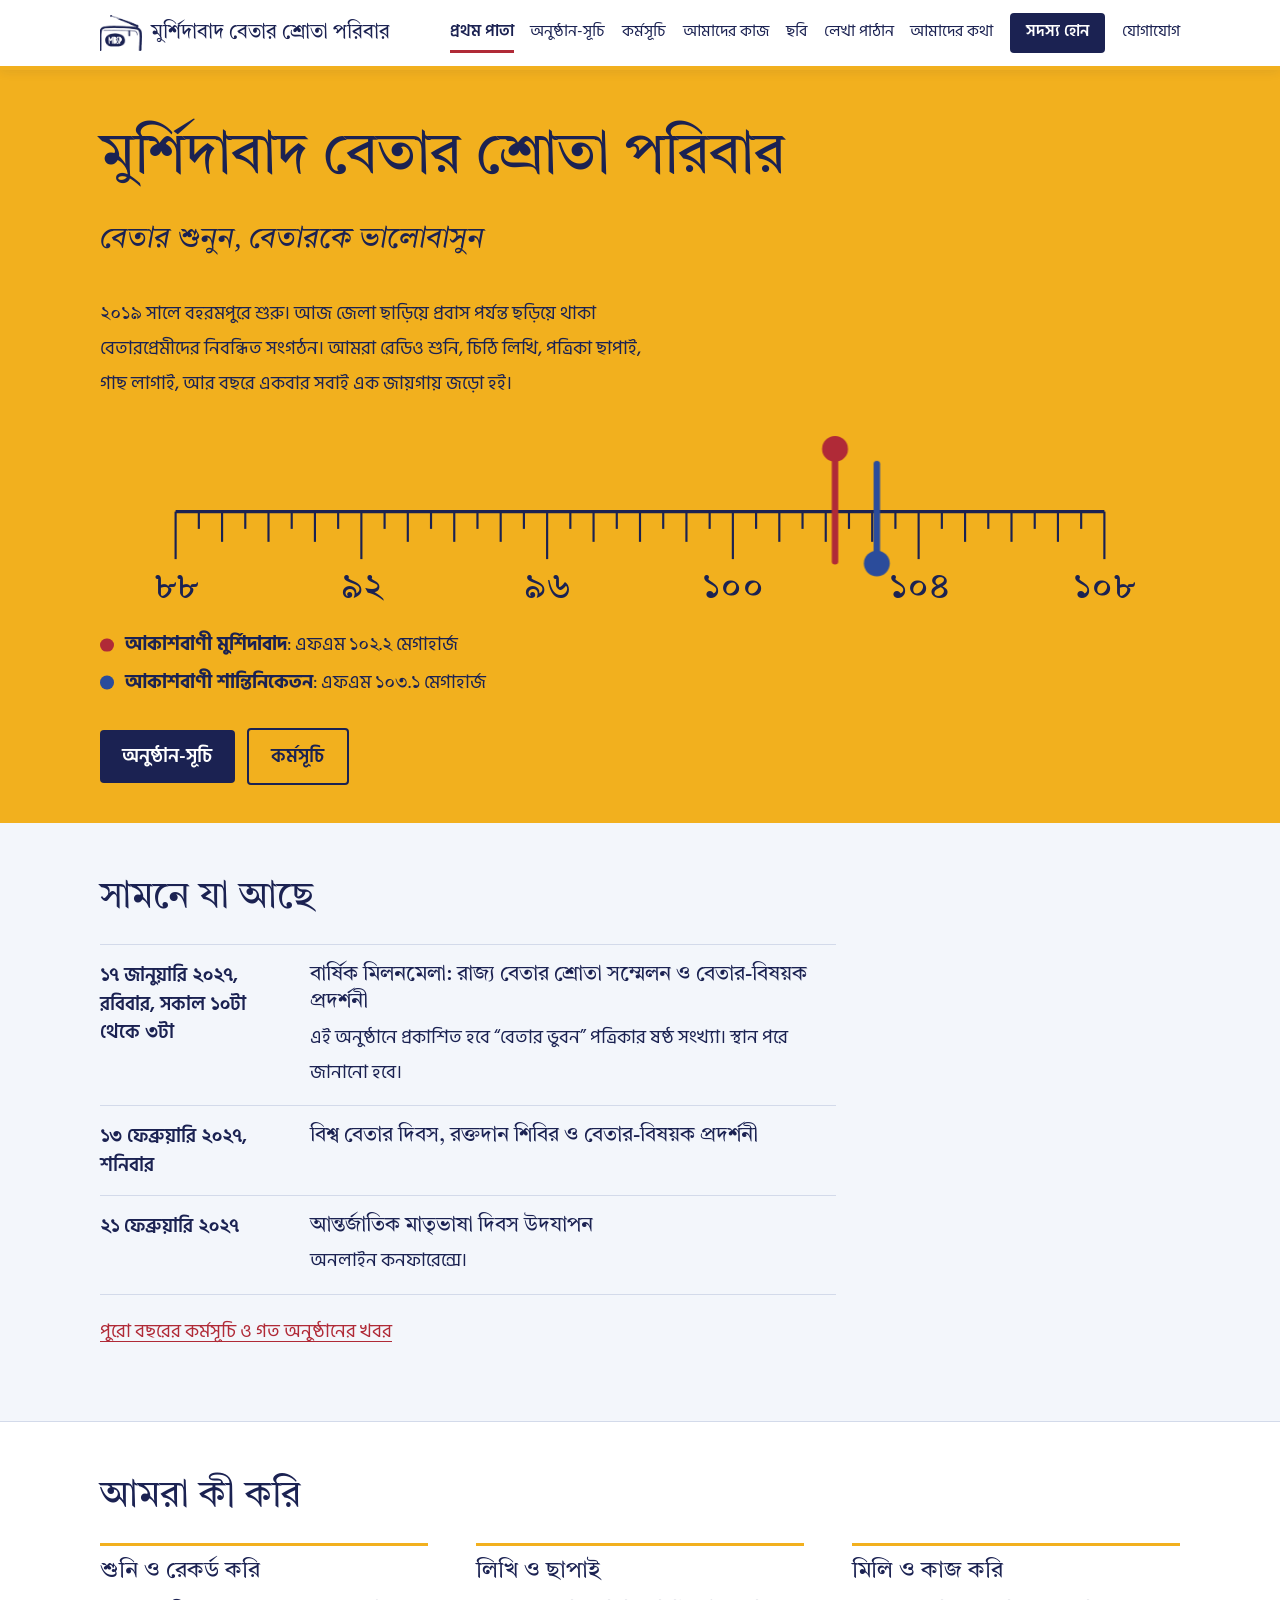
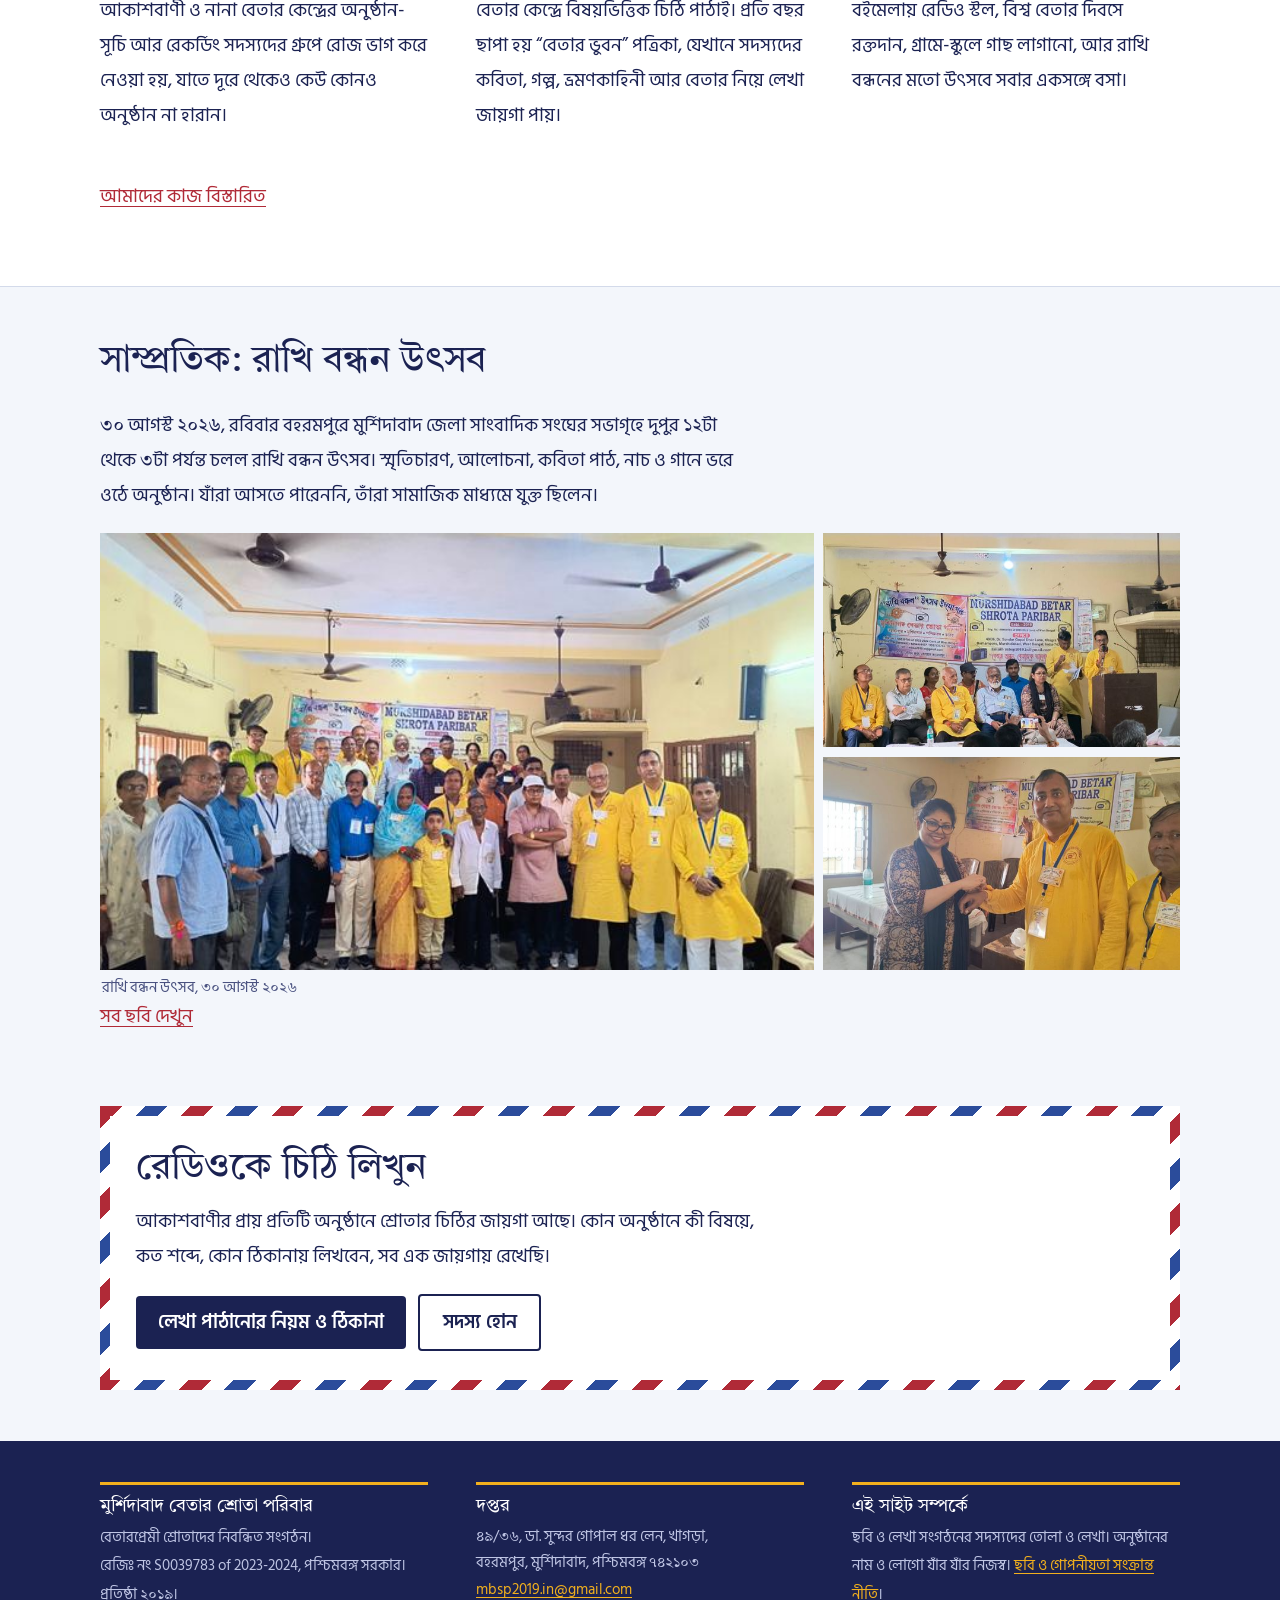
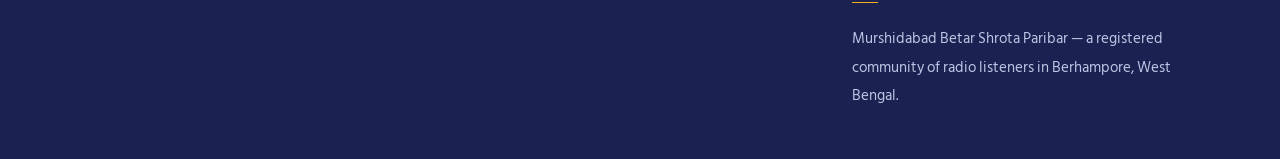
==== commit af8eab65: "Home: first upcoming event uses the events page wording; README note on source kit Co-Authored-By: C" ====
--- a/index.html
+++ b/index.html
@@ -49,15 +49,7 @@
 <section class="band">
   <div class="wrap">
     <h2>সামনে যা আছে</h2>
-    <ol class="timeline">
-      <li><time>১৭ জানুয়ারি ২০২৭, রবিবার</time>
-        <div><h3>বার্ষিক মিলনমেলা ও রাজ্য বেতার শ্রোতা সম্মেলন</h3>
-        <p>সকাল ১০টা থেকে বিকেল ৩টা। এই দিনই প্রকাশিত হবে “বেতার ভুবন” পত্রিকার ষষ্ঠ সংখ্যা। স্থান পরে জানানো হবে।</p></div></li>
-      <li><time>১৩ ফেব্রুয়ারি ২০২৭, শনিবার</time>
-        <div><h3>বিশ্ব বেতার দিবস, রক্তদান শিবির ও বেতার-বিষয়ক প্রদর্শনী</h3></div></li>
-      <li><time>২১ ফেব্রুয়ারি ২০২৭</time>
-        <div><h3>আন্তর্জাতিক মাতৃভাষা দিবস উদযাপন</h3><p>অনলাইন কনফারেন্সে।</p></div></li>
-    </ol>
+    <ol class="timeline"><li><time>১৭ জানুয়ারি ২০২৭, রবিবার, সকাল ১০টা থেকে ৩টা</time><div><h3>বার্ষিক মিলনমেলা: রাজ্য বেতার শ্রোতা সম্মেলন ও বেতার-বিষয়ক প্রদর্শনী</h3><p>এই অনুষ্ঠানে প্রকাশিত হবে “বেতার ভুবন” পত্রিকার ষষ্ঠ সংখ্যা। স্থান পরে জানানো হবে।</p></div></li><li><time>১৩ ফেব্রুয়ারি ২০২৭, শনিবার</time><div><h3>বিশ্ব বেতার দিবস, রক্তদান শিবির ও বেতার-বিষয়ক প্রদর্শনী</h3></div></li><li><time>২১ ফেব্রুয়ারি ২০২৭</time><div><h3>আন্তর্জাতিক মাতৃভাষা দিবস উদযাপন</h3><p>অনলাইন কনফারেন্সে।</p></div></li></ol>
     <p style="margin-top:1.2rem"><a href="events.html">পুরো বছরের কর্মসূচি ও গত অনুষ্ঠানের খবর</a></p>
   </div>
 </section>
